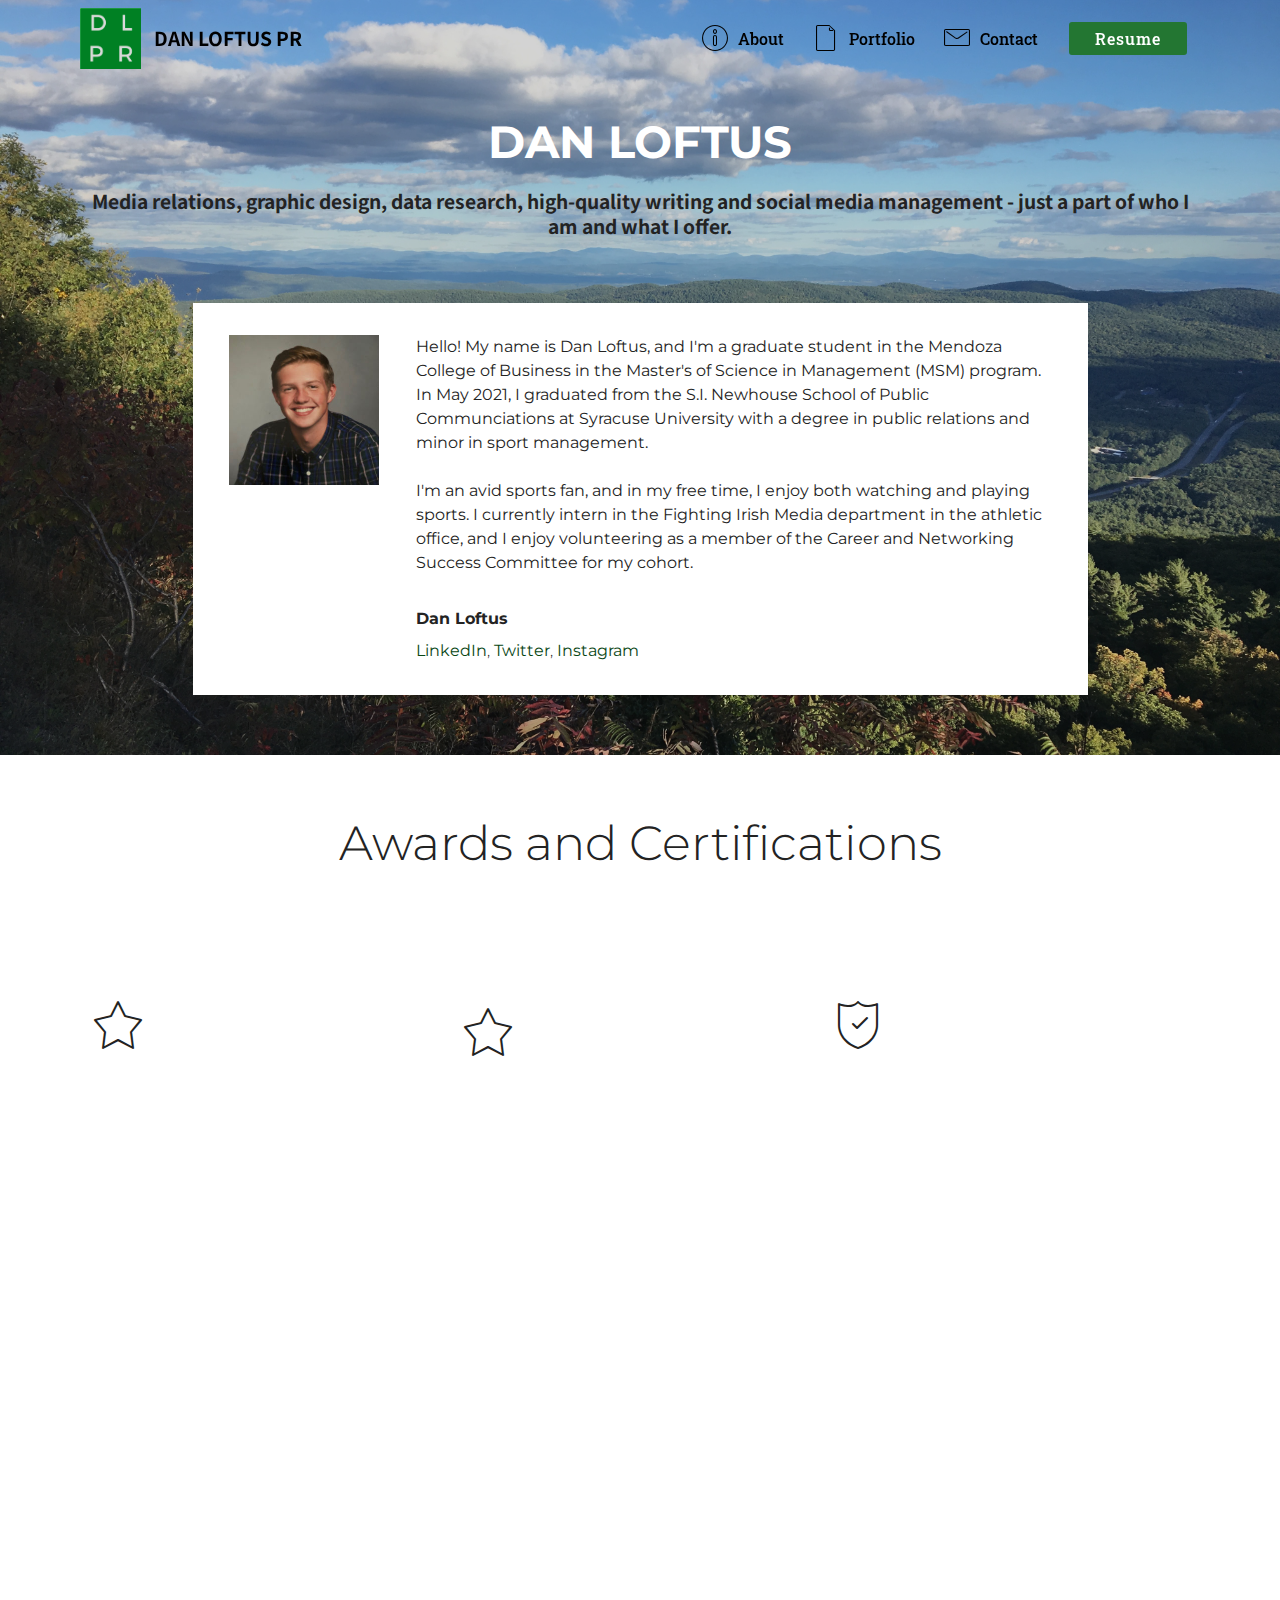
==== page1.html @ c2bf7491 "create github pages" ====
<!DOCTYPE html>
<html  >
<head>
  <!-- Site made with Mobirise Website Builder v4.12.3, https://mobirise.com -->
  <meta charset="UTF-8">
  <meta http-equiv="X-UA-Compatible" content="IE=edge">
  <meta name="generator" content="Mobirise v4.12.3, mobirise.com">
  <meta name="viewport" content="width=device-width, initial-scale=1, minimum-scale=1">
  <link rel="shortcut icon" href="assets/images/l-4-92x92.png" type="image/x-icon">
  <meta name="description" content="Website Builder Description">
  
  
  <title>About</title>
  <link rel="stylesheet" href="assets/web/assets/mobirise-icons/mobirise-icons.css">
  <link rel="stylesheet" href="assets/bootstrap/css/bootstrap.min.css">
  <link rel="stylesheet" href="assets/bootstrap/css/bootstrap-grid.min.css">
  <link rel="stylesheet" href="assets/bootstrap/css/bootstrap-reboot.min.css">
  <link rel="stylesheet" href="assets/socicon/css/styles.css">
  <link rel="stylesheet" href="assets/tether/tether.min.css">
  <link rel="stylesheet" href="assets/dropdown/css/style.css">
  <link rel="stylesheet" href="assets/animatecss/animate.min.css">
  <link rel="stylesheet" href="assets/theme/css/style.css">
  <link rel="preload" as="style" href="assets/mobirise/css/mbr-additional.css"><link rel="stylesheet" href="assets/mobirise/css/mbr-additional.css" type="text/css">
  
  
  
</head>
<body>
  <section class="testimonials4 cid-rGiyprFz37" id="testimonials4-19">

  

  <div class="mbr-overlay" style="opacity: 0.2; background-color: rgb(35, 35, 35);">
  </div>
  <div class="container">
    <h2 class="pb-3 mbr-fonts-style mbr-white align-center display-1"><strong>
        DAN LOFTUS</strong></h2>
    <h3 class="mbr-section-subtitle mbr-light pb-3 mbr-fonts-style mbr-white align-center display-5"><strong>Media relations, graphic design, data research, high-quality writing and social media management - just a part of who I am and what I offer.</strong></h3>
    <div class="col-md-10 testimonials-container"> 
      

      
    <div class="testimonials-item">
        <div class="user row">
          <div class="col-lg-3 col-md-4">
            <div class="user_image">
              <img src="assets/images/img-717-300x354.jpg" alt="" title="">
            </div>
          </div>
          <div class="testimonials-caption col-lg-9 col-md-8">
            <div class="user_text ">
              <p class="mbr-fonts-style  display-7">Hello! My name is Dan Loftus, and I'm a graduate student in the Mendoza College of Business in the Master's of Science in Management (MSM) program. In May 2021, I graduated from the S.I. Newhouse School of Public Communciations at Syracuse University with a degree in public relations and minor in sport management.&nbsp;<br><br>I'm an avid sports fan, and in my free time, I enjoy both watching and playing sports. I currently intern in the Fighting Irish Media department in the athletic office, and I enjoy volunteering as a member of the Career and Networking Success Committee for my cohort.&nbsp;</p>
            </div>
            <div class="user_name mbr-bold mbr-fonts-style align-left pt-3 display-7">Dan Loftus</div>
            <div class="user_desk mbr-light mbr-fonts-style align-left pt-2 display-7"><a href="https://www.linkedin.com/in/dl1/" target="_blank">LinkedIn</a>, <a href="https://twitter.com/DanLoftusPR" target="_blank">Twitter</a>, <a href="https://www.instagram.com/daniel.loftus/" target="_blank">Instagram</a></div>
          </div>
        </div>
      </div></div>
  </div>
</section>

<section class="engine"><a href="https://mobirise.info/d">free website maker</a></section><section class="menu cid-qTkzRZLJNu" once="menu" id="menu1-7">

    

    <nav class="navbar navbar-expand beta-menu navbar-dropdown align-items-center navbar-fixed-top navbar-toggleable-sm bg-color transparent">
        <button class="navbar-toggler navbar-toggler-right" type="button" data-toggle="collapse" data-target="#navbarSupportedContent" aria-controls="navbarSupportedContent" aria-expanded="false" aria-label="Toggle navigation">
            <div class="hamburger">
                <span></span>
                <span></span>
                <span></span>
                <span></span>
            </div>
        </button>
        <div class="menu-logo">
            <div class="navbar-brand">
                <span class="navbar-logo">
                    <a href="index.html">
                         <img src="assets/images/l-4-92x92.png" alt="Mobirise" title="" style="height: 3.8rem;">
                    </a>
                </span>
                <span class="navbar-caption-wrap"><a class="navbar-caption text-black display-5" href="index.html">
                        DAN LOFTUS PR</a></span>
            </div>
        </div>
        <div class="collapse navbar-collapse" id="navbarSupportedContent">
            <ul class="navbar-nav nav-dropdown" data-app-modern-menu="true"><li class="nav-item">
                    <a class="nav-link link text-black display-4" href="https://mobirise.com">
                        </a>
                </li>
                <li class="nav-item">
                    <a class="nav-link link text-black display-4" href="page1.html"><span class="mbri-info mbr-iconfont mbr-iconfont-btn"></span>
                        About &nbsp;</a>
                </li><li class="nav-item"><a class="nav-link link text-black display-4" href="page2.html"><span class="mbri-new-file mbr-iconfont mbr-iconfont-btn"></span>
                        Portfolio &nbsp;</a></li><li class="nav-item"><a class="nav-link link text-black display-4" href="page4.html"><span class="mbri-letter mbr-iconfont mbr-iconfont-btn"></span>Contact &nbsp;</a></li></ul>
            <div class="navbar-buttons mbr-section-btn"><a class="btn btn-sm btn-danger display-4" href="assets/files/Loftus_Daniel_Resume.pdf">
                    Resume</a></div>
        </div>
    </nav>
</section>

<section class="features14 cid-rGfJGjEMUj" id="features14-18">
    
    

    
    <div class="container align-center">
        <h2 class="mbr-section-title pb-3 mbr-fonts-style display-2">
            Awards and Certifications</h2>
        <h3 class="mbr-section-subtitle pb-5 mbr-fonts-style display-5">
            Recognition I have recieved for past work and performance.</h3>
        <div class="media-container-column">
            <div class="row justify-content-center">
                <div class="card p-4 col-12 col-md-6 col-lg-4">
                    <div class="media pb-3">
                        <div class="card-img align-self-center">
                            <span class="mbr-iconfont mbri-star"></span>
                        </div>
                        <div class="media-body">
                            <h4 class="card-title py-2 align-left mbr-fonts-style display-5"><a href="https://beta.prx.org/stories/259771" target="_blank" class="text-black">Outstanding Feature Award</a></h4>
                        </div>
                    </div>                
                    <div class="card-box align-left">
                        <p class="mbr-text mbr-fonts-style display-7">
                           Winner of the 'Outstanding Feature Award - College Radio Division) at the 53rd annual Excellence in Broadcasting Awards held by the New York State Broadcasters association (NYSBA).</p>
                    </div>
                </div>

                <div class="card p-4 col-12 col-md-6 col-lg-4">
                <div class="media pb-3">
                    <div class="card-img align-self-center">
                        <span class="mbr-iconfont mbri-star"></span>
                    </div>
                    <div class="media-body">
                        <h4 class="card-title py-2 align-left mbr-fonts-style display-5">
                                Kappa Tau Alpha Honors Society Inductee</h4>
                    </div>
                </div>
                    <div class="card-box align-left">
                        <p class="mbr-text mbr-fonts-style display-7">
                            Recognized and inducted into the Syracuse chapter of the Kappa Tau Alpha Journalism and Mass Communication Honors Society based on academic merit.</p>
                    </div>
                </div>

                <div class="card p-4 col-12 col-md-6 col-lg-4">
                <div class="media pb-3">
                    <div class="card-img align-self-center">
                        <span class="mbr-iconfont mbri-protect"></span>
                    </div>
                    <div class="media-body">
                        <h4 class="card-title py-2 align-left mbr-fonts-style display-5"><a href="assets/files/HUBSPOT CERTIFICATION - LOFTUS.pdf" class="text-black">Hubspot Certification</a></h4>
                    </div>
                </div>
                    <div class="card-box align-left">
                        <p class="mbr-text mbr-fonts-style display-7">
                           Certified to apply social media strategy by Hubspot Academy. Based on ability and understanding of social monitoring, content strategy, social engagement, creating social media policy, and social media ROI.</p>
                    </div>
                </div>

                
            </div>
            <div class="media-container-row image-row">
                <div class="mbr-figure" style="width: 60%;">
                    <img src="assets/images/img-20190417-134433400-1332x2368.jpeg" alt="Mobirise" title="">
                </div>
            </div>
        </div>
    </div>
</section>

<section class="step1 cid-rGjj1n8Rtd" id="step1-1c">

    

    
    
    <div class="container">
        <h2 class="mbr-section-title pb-3 mbr-fonts-style align-center display-2">
            SKILLS</h2>
        <h3 class="mbr-section-subtitle pb-5 mbr-fonts-style align-center display-5">
            How I do what I do</h3>
        <div class="step-container">
            <div class="card separline pb-4">
                <div class="step-element d-flex">
                    <div class="step-wrapper pr-3">
                        <h3 class="step d-flex align-items-center justify-content-center">
                            1
                        </h3>
                    </div>          
                    <div class="step-text-content">
                        <h4 class="mbr-step-title pb-3 mbr-fonts-style display-5">RESEARCH</h4>
                        <p class="mbr-step-text mbr-fonts-style display-7">Experience with MLA, APA and Chicago writing formats, has conducted focus groups, surveys and social listening activities in order to solve a local Syracuse breweries business problems relating to brand identity and awareness.</p>
                    </div>
                </div>
            </div>

            <div class="card separline pb-4">
                <div class="step-element d-flex">
                    <div class="step-wrapper pr-3">
                        <h3 class="step d-flex align-items-center justify-content-center">
                            2
                        </h3>
                    </div>          
                    <div class="step-text-content">
                        <h4 class="mbr-step-title pb-3 mbr-fonts-style display-5">SOCIAL</h4>
                        <p class="mbr-step-text mbr-fonts-style display-7">Social media certified by Hubspot, ability and experience with Snapchat, Instagram, LinkedIn and Twitter, experience in making an editorial calendar which features a social media plan coordinated with a blog.&nbsp;</p>
                    </div>
                </div>
            </div>

            <div class="card separline pb-4">
                <div class="step-element d-flex">
                    <div class="step-wrapper pr-3">
                        <h3 class="step d-flex align-items-center justify-content-center">
                            3
                        </h3>
                    </div>          
                    <div class="step-text-content">
                        <h4 class="mbr-step-title pb-3 mbr-fonts-style display-5">WRITING</h4>
                        <p class="mbr-step-text mbr-fonts-style display-7">Deeply exprienced with AP Writing Style, experienced writer in press releases, media advisories, media guides, game notes and programs.&nbsp;</p>
                    </div>
                </div>
            </div>

            <div class="card">
                <div class="step-element d-flex">
                    <div class="step-wrapper pr-3">
                        <h3 class="step d-flex align-items-center justify-content-center">
                            4
                        </h3>
                    </div>          
                    <div class="step-text-content">
                        <h4 class="mbr-step-title pb-3 mbr-fonts-style display-5">
                            DESIGN</h4>
                        <p class="mbr-step-text mbr-fonts-style display-7">Proficient with Adobe Premiere Pro, Photoshop and InDesign and Microsoft Office, experience creating design spreads spanning from posters, logos, social media graphics and magazine spreads.&nbsp;</p>
                    </div>
                </div>
            </div>
            
            
            
            
            
            
            
            
            
            
        </div>
    </div>
</section>

<section class="cid-rGiysyfIqT mbr-reveal" id="footer1-1a">

    

    

    <div class="container">
        <div class="media-container-row content text-white">
            <div class="col-12 col-md-3">
                <div class="media-wrap">
                    <a href="index.html">
                        <img src="assets/images/l-3-166x166.png" alt="Mobirise" title="">
                    </a>
                </div>
            </div>
            <div class="col-12 col-md-3 mbr-fonts-style display-7">
                <h5 class="pb-3">Syracuse University</h5>
                <p class="mbr-text">S.I. Newhouse School of <br>Public Communications '21<br>Public Relations <br>Sport Management&nbsp;</p>
            </div>
            <div class="col-12 col-md-3 mbr-fonts-style display-7">
                <h5 class="pb-3">
                    Contacts
                </h5>
                <p class="mbr-text">
                    Email: dploftus@syr.edu&nbsp;<br>Phone: (570) 561-4304 &nbsp; &nbsp; &nbsp; &nbsp; &nbsp; &nbsp; &nbsp; &nbsp; &nbsp; &nbsp;<br><br></p>
            </div>
            <div class="col-12 col-md-3 mbr-fonts-style display-7">
                <h5 class="pb-3">Additional Links</h5>
                <p class="mbr-text"><em><strong><a href="page1.html">About</a><br><a href="page2.html">Portfolio</a><br><a href="page3.html">Blog</a><br><a href="assets/files/Daniel Loftus.pdf">Resume</a></strong></em></p>
            </div>
        </div>
        <div class="footer-lower">
            <div class="media-container-row">
                <div class="col-sm-12">
                    <hr>
                </div>
            </div>
            <div class="media-container-row mbr-white">
                <div class="col-sm-6 copyright">
                    <p class="mbr-text mbr-fonts-style display-7">Dan Loftus - Public Relations Professional</p>
                </div>
                <div class="col-md-6">
                    <div class="social-list align-right">
                        <div class="soc-item">
                            <a href="https://twitter.com/DanLoftusPR" target="_blank">
                                <span class="mbr-iconfont mbr-iconfont-social socicon-twitter socicon" style="color: rgb(81, 228, 247); fill: rgb(81, 228, 247); font-size: 40px;"></span>
                            </a>
                        </div>
                        <div class="soc-item">
                            <a href="https://www.facebook.com/pages/Mobirise/1616226671953247" target="_blank">
                                <span class="mbr-iconfont mbr-iconfont-social socicon-instagram socicon" style="color: rgb(255, 51, 102); fill: rgb(255, 51, 102); font-size: 40px;"></span>
                            </a>
                        </div>
                        <div class="soc-item">
                            <a href="https://www.youtube.com/c/mobirise" target="_blank">
                                <span class="mbr-iconfont mbr-iconfont-social socicon-linkedin socicon" style="color: rgb(15, 118, 153); fill: rgb(15, 118, 153); font-size: 40px;"></span>
                            </a>
                        </div>
                        
                        
                        
                    </div>
                </div>
            </div>
        </div>
    </div>
</section>


  <script src="assets/web/assets/jquery/jquery.min.js"></script>
  <script src="assets/popper/popper.min.js"></script>
  <script src="assets/bootstrap/js/bootstrap.min.js"></script>
  <script src="assets/smoothscroll/smooth-scroll.js"></script>
  <script src="assets/tether/tether.min.js"></script>
  <script src="assets/viewportchecker/jquery.viewportchecker.js"></script>
  <script src="assets/dropdown/js/nav-dropdown.js"></script>
  <script src="assets/dropdown/js/navbar-dropdown.js"></script>
  <script src="assets/touchswipe/jquery.touch-swipe.min.js"></script>
  <script src="assets/theme/js/script.js"></script>
  
  
  <input name="animation" type="hidden">
  </body>
</html>
---- assets/web/assets/mobirise-icons/mobirise-icons.css ----
@font-face {
  font-family: 'MobiriseIcons';
  src:  url('mobirise-icons.eot?spat4u');
  src:  url('mobirise-icons.eot?spat4u#iefix') format('embedded-opentype'),
    url('mobirise-icons.ttf?spat4u') format('truetype'),
    url('mobirise-icons.woff?spat4u') format('woff'),
    url('mobirise-icons.svg?spat4u#MobiriseIcons') format('svg');
  font-weight: normal;
  font-style: normal;
  font-display: swap;
}

[class^="mbri-"], [class*=" mbri-"] {
  /* use !important to prevent issues with browser extensions that change fonts */
  font-family: MobiriseIcons !important;
  speak: none;
  font-style: normal;
  font-weight: normal;
  font-variant: normal;
  text-transform: none;
  line-height: 1;

  /* Better Font Rendering =========== */
  -webkit-font-smoothing: antialiased;
  -moz-osx-font-smoothing: grayscale;
}

.mbri-add-submenu:before {
  content: "\e900";
}
.mbri-alert:before {
  content: "\e901";
}
.mbri-align-center:before {
  content: "\e902";
}
.mbri-align-justify:before {
  content: "\e903";
}
.mbri-align-left:before {
  content: "\e904";
}
.mbri-align-right:before {
  content: "\e905";
}
.mbri-android:before {
  content: "\e906";
}
.mbri-apple:before {
  content: "\e907";
}
.mbri-arrow-down:before {
  content: "\e908";
}
.mbri-arrow-next:before {
  content: "\e909";
}
.mbri-arrow-prev:before {
  content: "\e90a";
}
.mbri-arrow-up:before {
  content: "\e90b";
}
.mbri-bold:before {
  content: "\e90c";
}
.mbri-bookmark:before {
  content: "\e90d";
}
.mbri-bootstrap:before {
  content: "\e90e";
}
.mbri-briefcase:before {
  content: "\e90f";
}
.mbri-browse:before {
  content: "\e910";
}
.mbri-bulleted-list:before {
  content: "\e911";
}
.mbri-calendar:before {
  content: "\e912";
}
.mbri-camera:before {
  content: "\e913";
}
.mbri-cart-add:before {
  content: "\e914";
}
.mbri-cart-full:before {
  content: "\e915";
}
.mbri-cash:before {
  content: "\e916";
}
.mbri-change-style:before {
  content: "\e917";
}
.mbri-chat:before {
  content: "\e918";
}
.mbri-clock:before {
  content: "\e919";
}
.mbri-close:before {
  content: "\e91a";
}
.mbri-cloud:before {
  content: "\e91b";
}
.mbri-code:before {
  content: "\e91c";
}
.mbri-contact-form:before {
  content: "\e91d";
}
.mbri-credit-card:before {
  content: "\e91e";
}
.mbri-cursor-click:before {
  content: "\e91f";
}
.mbri-cust-feedback:before {
  content: "\e920";
}
.mbri-database:before {
  content: "\e921";
}
.mbri-delivery:before {
  content: "\e922";
}
.mbri-desktop:before {
  content: "\e923";
}
.mbri-devices:before {
  content: "\e924";
}
.mbri-down:before {
  content: "\e925";
}
.mbri-download:before {
  content: "\e989";
}
.mbri-drag-n-drop:before {
  content: "\e927";
}
.mbri-drag-n-drop2:before {
  content: "\e928";
}
.mbri-edit:before {
  content: "\e929";
}
.mbri-edit2:before {
  content: "\e92a";
}
.mbri-error:before {
  content: "\e92b";
}
.mbri-extension:before {
  content: "\e92c";
}
.mbri-features:before {
  content: "\e92d";
}
.mbri-file:before {
  content: "\e92e";
}
.mbri-flag:before {
  content: "\e92f";
}
.mbri-folder:before {
  content: "\e930";
}
.mbri-gift:before {
  content: "\e931";
}
.mbri-github:before {
  content: "\e932";
}
.mbri-globe:before {
  content: "\e933";
}
.mbri-globe-2:before {
  content: "\e934";
}
.mbri-growing-chart:before {
  content: "\e935";
}
.mbri-hearth:before {
  content: "\e936";
}
.mbri-help:before {
  content: "\e937";
}
.mbri-home:before {
  content: "\e938";
}
.mbri-hot-cup:before {
  content: "\e939";
}
.mbri-idea:before {
  content: "\e93a";
}
.mbri-image-gallery:before {
  content: "\e93b";
}
.mbri-image-slider:before {
  content: "\e93c";
}
.mbri-info:before {
  content: "\e93d";
}
.mbri-italic:before {
  content: "\e93e";
}
.mbri-key:before {
  content: "\e93f";
}
.mbri-laptop:before {
  content: "\e940";
}
.mbri-layers:before {
  content: "\e941";
}
.mbri-left-right:before {
  content: "\e942";
}
.mbri-left:before {
  content: "\e943";
}
.mbri-letter:before {
  content: "\e944";
}
.mbri-like:before {
  content: "\e945";
}
.mbri-link:before {
  content: "\e946";
}
.mbri-lock:before {
  content: "\e947";
}
.mbri-login:before {
  content: "\e948";
}
.mbri-logout:before {
  content: "\e949";
}
.mbri-magic-stick:before {
  content: "\e94a";
}
.mbri-map-pin:before {
  content: "\e94b";
}
.mbri-menu:before {
  content: "\e94c";
}
.mbri-mobile:before {
  content: "\e94d";
}
.mbri-mobile2:before {
  content: "\e94e";
}
.mbri-mobirise:before {
  content: "\e94f";
}
.mbri-more-horizontal:before {
  content: "\e950";
}
.mbri-more-vertical:before {
  content: "\e951";
}
.mbri-music:before {
  content: "\e952";
}
.mbri-new-file:before {
  content: "\e953";
}
.mbri-numbered-list:before {
  content: "\e954";
}
.mbri-opened-folder:before {
  content: "\e955";
}
.mbri-pages:before {
  content: "\e956";
}
.mbri-paper-plane:before {
  content: "\e957";
}
.mbri-paperclip:before {
  content: "\e958";
}
.mbri-photo:before {
  content: "\e959";
}
.mbri-photos:before {
  content: "\e95a";
}
.mbri-pin:before {
  content: "\e95b";
}
.mbri-play:before {
  content: "\e95c";
}
.mbri-plus:before {
  content: "\e95d";
}
.mbri-preview:before {
  content: "\e95e";
}
.mbri-print:before {
  content: "\e95f";
}
.mbri-protect:before {
  content: "\e960";
}
.mbri-question:before {
  content: "\e961";
}
.mbri-quote-left:before {
  content: "\e962";
}
.mbri-quote-right:before {
  content: "\e963";
}
.mbri-refresh:before {
  content: "\e964";
}
.mbri-responsive:before {
  content: "\e965";
}
.mbri-right:before {
  content: "\e966";
}
.mbri-rocket:before {
  content: "\e967";
}
.mbri-sad-face:before {
  content: "\e968";
}
.mbri-sale:before {
  content: "\e969";
}
.mbri-save:before {
  content: "\e96a";
}
.mbri-search:before {
  content: "\e96b";
}
.mbri-setting:before {
  content: "\e96c";
}
.mbri-setting2:before {
  content: "\e96d";
}
.mbri-setting3:before {
  content: "\e96e";
}
.mbri-share:before {
  content: "\e96f";
}
.mbri-shopping-bag:before {
  content: "\e970";
}
.mbri-shopping-basket:before {
  content: "\e971";
}
.mbri-shopping-cart:before {
  content: "\e972";
}
.mbri-sites:before {
  content: "\e973";
}
.mbri-smile-face:before {
  content: "\e974";
}
.mbri-speed:before {
  content: "\e975";
}
.mbri-star:before {
  content: "\e976";
}
.mbri-success:before {
  content: "\e977";
}
.mbri-sun:before {
  content: "\e978";
}
.mbri-sun2:before {
  content: "\e979";
}
.mbri-tablet:before {
  content: "\e97a";
}
.mbri-tablet-vertical:before {
  content: "\e97b";
}
.mbri-target:before {
  content: "\e97c";
}
.mbri-timer:before {
  content: "\e97d";
}
.mbri-to-ftp:before {
  content: "\e97e";
}
.mbri-to-local-drive:before {
  content: "\e97f";
}
.mbri-touch-swipe:before {
  content: "\e980";
}
.mbri-touch:before {
  content: "\e981";
}
.mbri-trash:before {
  content: "\e982";
}
.mbri-underline:before {
  content: "\e983";
}
.mbri-unlink:before {
  content: "\e984";
}
.mbri-unlock:before {
  content: "\e985";
}
.mbri-up-down:before {
  content: "\e986";
}
.mbri-up:before {
  content: "\e987";
}
.mbri-update:before {
  content: "\e988";
}
.mbri-upload:before {
 content: "\e926"; 
}
.mbri-user:before {
  content: "\e98a";
}
.mbri-user2:before {
  content: "\e98b";
}
.mbri-users:before {
  content: "\e98c";
}
.mbri-video:before {
  content: "\e98d";
}
.mbri-video-play:before {
  content: "\e98e";
}
.mbri-watch:before {
  content: "\e98f";
}
.mbri-website-theme:before {
  content: "\e990";
}
.mbri-wifi:before {
  content: "\e991";
}
.mbri-windows:before {
  content: "\e992";
}
.mbri-zoom-out:before {
  content: "\e993";
}
.mbri-redo:before {
  content: "\e994";
}
.mbri-undo:before {
  content: "\e995";
}
---- assets/socicon/css/styles.css ----
@charset "UTF-8";

@font-face {
  font-family: 'Socicon';
  src:  url('../fonts/socicon.eot');
  src:  url('../fonts/socicon.eot?#iefix') format('embedded-opentype'),
    url('../fonts/socicon.woff2') format('woff2'),
    url('../fonts/socicon.ttf') format('truetype'),
    url('../fonts/socicon.woff') format('woff'),
    url('../fonts/socicon.svg#socicon') format('svg');
  font-weight: normal;
  font-style: normal;
}

[data-icon]:before {
  font-family: "socicon" !important;
  content: attr(data-icon);
  font-style: normal !important;
  font-weight: normal !important;
  font-variant: normal !important;
  text-transform: none !important;
  speak: none;
  line-height: 1;
  -webkit-font-smoothing: antialiased;
  -moz-osx-font-smoothing: grayscale;
}

[class^="socicon-"], [class*=" socicon-"] {
  /* use !important to prevent issues with browser extensions that change fonts */
  font-family: 'Socicon' !important;
  speak: none;
  font-style: normal;
  font-weight: normal;
  font-variant: normal;
  text-transform: none;
  line-height: 1;

  /* Better Font Rendering =========== */
  -webkit-font-smoothing: antialiased;
  -moz-osx-font-smoothing: grayscale;
}

.socicon-eitaa:before {
  content: "\e97c";
}
.socicon-soroush:before {
  content: "\e97d";
}
.socicon-bale:before {
  content: "\e97e";
}
.socicon-zazzle:before {
  content: "\e97b";
}
.socicon-society6:before {
  content: "\e97a";
}
.socicon-redbubble:before {
  content: "\e979";
}
.socicon-avvo:before {
  content: "\e978";
}
.socicon-stitcher:before {
  content: "\e977";
}
.socicon-googlehangouts:before {
  content: "\e974";
}
.socicon-dlive:before {
  content: "\e975";
}
.socicon-vsco:before {
  content: "\e976";
}
.socicon-flipboard:before {
  content: "\e973";
}
.socicon-ubuntu:before {
  content: "\e958";
}
.socicon-artstation:before {
  content: "\e959";
}
.socicon-invision:before {
  content: "\e95a";
}
.socicon-torial:before {
  content: "\e95b";
}
.socicon-collectorz:before {
  content: "\e95c";
}
.socicon-seenthis:before {
  content: "\e95d";
}
.socicon-googleplaymusic:before {
  content: "\e95e";
}
.socicon-debian:before {
  content: "\e95f";
}
.socicon-filmfreeway:before {
  content: "\e960";
}
.socicon-gnome:before {
  content: "\e961";
}
.socicon-itchio:before {
  content: "\e962";
}
.socicon-jamendo:before {
  content: "\e963";
}
.socicon-mix:before {
  content: "\e964";
}
.socicon-sharepoint:before {
  content: "\e965";
}
.socicon-tinder:before {
  content: "\e966";
}
.socicon-windguru:before {
  content: "\e967";
}
.socicon-cdbaby:before {
  content: "\e968";
}
.socicon-elementaryos:before {
  content: "\e969";
}
.socicon-stage32:before {
  content: "\e96a";
}
.socicon-tiktok:before {
  content: "\e96b";
}
.socicon-gitter:before {
  content: "\e96c";
}
.socicon-letterboxd:before {
  content: "\e96d";
}
.socicon-threema:before {
  content: "\e96e";
}
.socicon-splice:before {
  content: "\e96f";
}
.socicon-metapop:before {
  content: "\e970";
}
.socicon-naver:before {
  content: "\e971";
}
.socicon-remote:before {
  content: "\e972";
}
.socicon-internet:before {
  content: "\e957";
}
.socicon-moddb:before {
  content: "\e94b";
}
.socicon-indiedb:before {
  content: "\e94c";
}
.socicon-traxsource:before {
  content: "\e94d";
}
.socicon-gamefor:before {
  content: "\e94e";
}
.socicon-pixiv:before {
  content: "\e94f";
}
.socicon-myanimelist:before {
  content: "\e950";
}
.socicon-blackberry:before {
  content: "\e951";
}
.socicon-wickr:before {
  content: "\e952";
}
.socicon-spip:before {
  content: "\e953";
}
.socicon-napster:before {
  content: "\e954";
}
.socicon-beatport:before {
  content: "\e955";
}
.socicon-hackerone:before {
  content: "\e956";
}
.socicon-hackernews:before {
  content: "\e946";
}
.socicon-smashwords:before {
  content: "\e947";
}
.socicon-kobo:before {
  content: "\e948";
}
.socicon-bookbub:before {
  content: "\e949";
}
.socicon-mailru:before {
  content: "\e94a";
}
.socicon-gitlab:before {
  content: "\e945";
}
.socicon-instructables:before {
  content: "\e944";
}
.socicon-portfolio:before {
  content: "\e943";
}
.socicon-codered:before {
  content: "\e940";
}
.socicon-origin:before {
  content: "\e941";
}
.socicon-nextdoor:before {
  content: "\e942";
}
.socicon-udemy:before {
  content: "\e93f";
}
.socicon-livemaster:before {
  content: "\e93e";
}
.socicon-crunchbase:before {
  content: "\e93b";
}
.socicon-homefy:before {
  content: "\e93c";
}
.socicon-calendly:before {
  content: "\e93d";
}
.socicon-realtor:before {
  content: "\e90f";
}
.socicon-tidal:before {
  content: "\e910";
}
.socicon-qobuz:before {
  content: "\e911";
}
.socicon-natgeo:before {
  content: "\e912";
}
.socicon-mastodon:before {
  content: "\e913";
}
.socicon-unsplash:before {
  content: "\e914";
}
.socicon-homeadvisor:before {
  content: "\e915";
}
.socicon-angieslist:before {
  content: "\e916";
}
.socicon-codepen:before {
  content: "\e917";
}
.socicon-slack:before {
  content: "\e918";
}
.socicon-openaigym:before {
  content: "\e919";
}
.socicon-logmein:before {
  content: "\e91a";
}
.socicon-fiverr:before {
  content: "\e91b";
}
.socicon-gotomeeting:before {
  content: "\e91c";
}
.socicon-aliexpress:before {
  content: "\e91d";
}
.socicon-guru:before {
  content: "\e91e";
}
.socicon-appstore:before {
  content: "\e91f";
}
.socicon-homes:before {
  content: "\e920";
}
.socicon-zoom:before {
  content: "\e921";
}
.socicon-alibaba:before {
  content: "\e922";
}
.socicon-craigslist:before {
  content: "\e923";
}
.socicon-wix:before {
  content: "\e924";
}
.socicon-redfin:before {
  content: "\e925";
}
.socicon-googlecalendar:before {
  content: "\e926";
}
.socicon-shopify:before {
  content: "\e927";
}
.socicon-freelancer:before {
  content: "\e928";
}
.socicon-seedrs:before {
  content: "\e929";
}
.socicon-bing:before {
  content: "\e92a";
}
.socicon-doodle:before {
  content: "\e92b";
}
.socicon-bonanza:before {
  content: "\e92c";
}
.socicon-squarespace:before {
  content: "\e92d";
}
.socicon-toptal:before {
  content: "\e92e";
}
.socicon-gust:before {
  content: "\e92f";
}
.socicon-ask:before {
  content: "\e930";
}
.socicon-trulia:before {
  content: "\e931";
}
.socicon-loomly:before {
  content: "\e932";
}
.socicon-ghost:before {
  content: "\e933";
}
.socicon-upwork:before {
  content: "\e934";
}
.socicon-fundable:before {
  content: "\e935";
}
.socicon-booking:before {
  content: "\e936";
}
.socicon-googlemaps:before {
  content: "\e937";
}
.socicon-zillow:before {
  content: "\e938";
}
.socicon-niconico:before {
  content: "\e939";
}
.socicon-toneden:before {
  content: "\e93a";
}
.socicon-augment:before {
  content: "\e908";
}
.socicon-bitbucket:before {
  content: "\e909";
}
.socicon-fyuse:before {
  content: "\e90a";
}
.socicon-yt-gaming:before {
  content: "\e90b";
}
.socicon-sketchfab:before {
  content: "\e90c";
}
.socicon-mobcrush:before {
  content: "\e90d";
}
.socicon-microsoft:before {
  content: "\e90e";
}
.socicon-pandora:before {
  content: "\e907";
}
.socicon-messenger:before {
  content: "\e906";
}
.socicon-gamewisp:before {
  content: "\e905";
}
.socicon-bloglovin:before {
  content: "\e904";
}
.socicon-tunein:before {
  content: "\e903";
}
.socicon-gamejolt:before {
  content: "\e901";
}
.socicon-trello:before {
  content: "\e902";
}
.socicon-spreadshirt:before {
  content: "\e900";
}
.socicon-500px:before {
  content: "\e000";
}
.socicon-8tracks:before {
  content: "\e001";
}
.socicon-airbnb:before {
  content: "\e002";
}
.socicon-alliance:before {
  content: "\e003";
}
.socicon-amazon:before {
  content: "\e004";
}
.socicon-amplement:before {
  content: "\e005";
}
.socicon-android:before {
  content: "\e006";
}
.socicon-angellist:before {
  content: "\e007";
}
.socicon-apple:before {
  content: "\e008";
}
.socicon-appnet:before {
  content: "\e009";
}
.socicon-baidu:before {
  content: "\e00a";
}
.socicon-bandcamp:before {
  content: "\e00b";
}
.socicon-battlenet:before {
  content: "\e00c";
}
.socicon-mixer:before {
  content: "\e00d";
}
.socicon-bebee:before {
  content: "\e00e";
}
.socicon-bebo:before {
  content: "\e00f";
}
.socicon-behance:before {
  content: "\e010";
}
.socicon-blizzard:before {
  content: "\e011";
}
.socicon-blogger:before {
  content: "\e012";
}
.socicon-buffer:before {
  content: "\e013";
}
.socicon-chrome:before {
  content: "\e014";
}
.socicon-coderwall:before {
  content: "\e015";
}
.socicon-curse:before {
  content: "\e016";
}
.socicon-dailymotion:before {
  content: "\e017";
}
.socicon-deezer:before {
  content: "\e018";
}
.socicon-delicious:before {
  content: "\e019";
}
.socicon-deviantart:before {
  content: "\e01a";
}
.socicon-diablo:before {
  content: "\e01b";
}
.socicon-digg:before {
  content: "\e01c";
}
.socicon-discord:before {
  content: "\e01d";
}
.socicon-disqus:before {
  content: "\e01e";
}
.socicon-douban:before {
  content: "\e01f";
}
.socicon-draugiem:before {
  content: "\e020";
}
.socicon-dribbble:before {
  content: "\e021";
}
.socicon-drupal:before {
  content: "\e022";
}
.socicon-ebay:before {
  content: "\e023";
}
.socicon-ello:before {
  content: "\e024";
}
.socicon-endomodo:before {
  content: "\e025";
}
.socicon-envato:before {
  content: "\e026";
}
.socicon-etsy:before {
  content: "\e027";
}
.socicon-facebook:before {
  content: "\e028";
}
.socicon-feedburner:before {
  content: "\e029";
}
.socicon-filmweb:before {
  content: "\e02a";
}
.socicon-firefox:before {
  content: "\e02b";
}
.socicon-flattr:before {
  content: "\e02c";
}
.socicon-flickr:before {
  content: "\e02d";
}
.socicon-formulr:before {
  content: "\e02e";
}
.socicon-forrst:before {
  content: "\e02f";
}
.socicon-foursquare:before {
  content: "\e030";
}
.socicon-friendfeed:before {
  content: "\e031";
}
.socicon-github:before {
  content: "\e032";
}
.socicon-goodreads:before {
  content: "\e033";
}
.socicon-google:before {
  content: "\e034";
}
.socicon-googlescholar:before {
  content: "\e035";
}
.socicon-googlegroups:before {
  content: "\e036";
}
.socicon-googlephotos:before {
  content: "\e037";
}
.socicon-googleplus:before {
  content: "\e038";
}
.socicon-grooveshark:before {
  content: "\e039";
}
.socicon-hackerrank:before {
  content: "\e03a";
}
.socicon-hearthstone:before {
  content: "\e03b";
}
.socicon-hellocoton:before {
  content: "\e03c";
}
.socicon-heroes:before {
  content: "\e03d";
}
.socicon-smashcast:before {
  content: "\e03e";
}
.socicon-horde:before {
  content: "\e03f";
}
.socicon-houzz:before {
  content: "\e040";
}
.socicon-icq:before {
  content: "\e041";
}
.socicon-identica:before {
  content: "\e042";
}
.socicon-imdb:before {
  content: "\e043";
}
.socicon-instagram:before {
  content: "\e044";
}
.socicon-issuu:before {
  content: "\e045";
}
.socicon-istock:before {
  content: "\e046";
}
.socicon-itunes:before {
  content: "\e047";
}
.socicon-keybase:before {
  content: "\e048";
}
.socicon-lanyrd:before {
  content: "\e049";
}
.socicon-lastfm:before {
  content: "\e04a";
}
.socicon-line:before {
  content: "\e04b";
}
.socicon-linkedin:before {
  content: "\e04c";
}
.socicon-livejournal:before {
  content: "\e04d";
}
.socicon-lyft:before {
  content: "\e04e";
}
.socicon-macos:before {
  content: "\e04f";
}
.socicon-mail:before {
  content: "\e050";
}
.socicon-medium:before {
  content: "\e051";
}
.socicon-meetup:before {
  content: "\e052";
}
.socicon-mixcloud:before {
  content: "\e053";
}
.socicon-modelmayhem:before {
  content: "\e054";
}
.socicon-mumble:before {
  content: "\e055";
}
.socicon-myspace:before {
  content: "\e056";
}
.socicon-newsvine:before {
  content: "\e057";
}
.socicon-nintendo:before {
  content: "\e058";
}
.socicon-npm:before {
  content: "\e059";
}
.socicon-odnoklassniki:before {
  content: "\e05a";
}
.socicon-openid:before {
  content: "\e05b";
}
.socicon-opera:before {
  content: "\e05c";
}
.socicon-outlook:before {
  content: "\e05d";
}
.socicon-overwatch:before {
  content: "\e05e";
}
.socicon-patreon:before {
  content: "\e05f";
}
.socicon-paypal:before {
  content: "\e060";
}
.socicon-periscope:before {
  content: "\e061";
}
.socicon-persona:before {
  content: "\e062";
}
.socicon-pinterest:before {
  content: "\e063";
}
.socicon-play:before {
  content: "\e064";
}
.socicon-player:before {
  content: "\e065";
}
.socicon-playstation:before {
  content: "\e066";
}
.socicon-pocket:before {
  content: "\e067";
}
.socicon-qq:before {
  content: "\e068";
}
.socicon-quora:before {
  content: "\e069";
}
.socicon-raidcall:before {
  content: "\e06a";
}
.socicon-ravelry:before {
  content: "\e06b";
}
.socicon-reddit:before {
  content: "\e06c";
}
.socicon-renren:before {
  content: "\e06d";
}
.socicon-researchgate:before {
  content: "\e06e";
}
.socicon-residentadvisor:before {
  content: "\e06f";
}
.socicon-reverbnation:before {
  content: "\e070";
}
.socicon-rss:before {
  content: "\e071";
}
.socicon-sharethis:before {
  content: "\e072";
}
.socicon-skype:before {
  content: "\e073";
}
.socicon-slideshare:before {
  content: "\e074";
}
.socicon-smugmug:before {
  content: "\e075";
}
.socicon-snapchat:before {
  content: "\e076";
}
.socicon-songkick:before {
  content: "\e077";
}
.socicon-soundcloud:before {
  content: "\e078";
}
.socicon-spotify:before {
  content: "\e079";
}
.socicon-stackexchange:before {
  content: "\e07a";
}
.socicon-stackoverflow:before {
  content: "\e07b";
}
.socicon-starcraft:before {
  content: "\e07c";
}
.socicon-stayfriends:before {
  content: "\e07d";
}
.socicon-steam:before {
  content: "\e07e";
}
.socicon-storehouse:before {
  content: "\e07f";
}
.socicon-strava:before {
  content: "\e080";
}
.socicon-streamjar:before {
  content: "\e081";
}
.socicon-stumbleupon:before {
  content: "\e082";
}
.socicon-swarm:before {
  content: "\e083";
}
.socicon-teamspeak:before {
  content: "\e084";
}
.socicon-teamviewer:before {
  content: "\e085";
}
.socicon-technorati:before {
  content: "\e086";
}
.socicon-telegram:before {
  content: "\e087";
}
.socicon-tripadvisor:before {
  content: "\e088";
}
.socicon-tripit:before {
  content: "\e089";
}
.socicon-triplej:before {
  content: "\e08a";
}
.socicon-tumblr:before {
  content: "\e08b";
}
.socicon-twitch:before {
  content: "\e08c";
}
.socicon-twitter:before {
  content: "\e08d";
}
.socicon-uber:before {
  content: "\e08e";
}
.socicon-ventrilo:before {
  content: "\e08f";
}
.socicon-viadeo:before {
  content: "\e090";
}
.socicon-viber:before {
  content: "\e091";
}
.socicon-viewbug:before {
  content: "\e092";
}
.socicon-vimeo:before {
  content: "\e093";
}
.socicon-vine:before {
  content: "\e094";
}
.socicon-vkontakte:before {
  content: "\e095";
}
.socicon-warcraft:before {
  content: "\e096";
}
.socicon-wechat:before {
  content: "\e097";
}
.socicon-weibo:before {
  content: "\e098";
}
.socicon-whatsapp:before {
  content: "\e099";
}
.socicon-wikipedia:before {
  content: "\e09a";
}
.socicon-windows:before {
  content: "\e09b";
}
.socicon-wordpress:before {
  content: "\e09c";
}
.socicon-wykop:before {
  content: "\e09d";
}
.socicon-xbox:before {
  content: "\e09e";
}
.socicon-xing:before {
  content: "\e09f";
}
.socicon-yahoo:before {
  content: "\e0a0";
}
.socicon-yammer:before {
  content: "\e0a1";
}
.socicon-yandex:before {
  content: "\e0a2";
}
.socicon-yelp:before {
  content: "\e0a3";
}
.socicon-younow:before {
  content: "\e0a4";
}
.socicon-youtube:before {
  content: "\e0a5";
}
.socicon-zapier:before {
  content: "\e0a6";
}
.socicon-zerply:before {
  content: "\e0a7";
}
.socicon-zomato:before {
  content: "\e0a8";
}
.socicon-zynga:before {
  content: "\e0a9";
}
---- assets/dropdown/css/style.css ----
.navbar-dropdown {
  left: 0;
  padding: 0;
  position: absolute;
  right: 0;
  top: 0;
  transition: all 0.45s ease;
  z-index: 1030;
  background: #282828; }
  .navbar-dropdown .navbar-logo {
    margin-right: 0.8rem;
    transition: margin 0.3s ease-in-out;
    vertical-align: middle; }
    .navbar-dropdown .navbar-logo img {
      height: 3.125rem;
      transition: all 0.3s ease-in-out; }
    .navbar-dropdown .navbar-logo.mbr-iconfont {
      font-size: 3.125rem;
      line-height: 3.125rem; }
  .navbar-dropdown .navbar-caption {
    font-weight: 700;
    white-space: normal;
    vertical-align: -4px;
    line-height: 3.125rem !important; }
    .navbar-dropdown .navbar-caption, .navbar-dropdown .navbar-caption:hover {
      color: inherit;
      text-decoration: none; }
  .navbar-dropdown .mbr-iconfont + .navbar-caption {
    vertical-align: -1px; }
  .navbar-dropdown.navbar-fixed-top {
    position: fixed; }
  .navbar-dropdown .navbar-brand span {
    vertical-align: -4px; }
  .navbar-dropdown.bg-color.transparent {
    background: none; }
  .navbar-dropdown.navbar-short .navbar-brand {
    padding: 0.625rem 0; }
    .navbar-dropdown.navbar-short .navbar-brand span {
      vertical-align: -1px; }
  .navbar-dropdown.navbar-short .navbar-caption {
    line-height: 2.375rem !important;
    vertical-align: -2px; }
  .navbar-dropdown.navbar-short .navbar-logo {
    margin-right: 0.5rem; }
    .navbar-dropdown.navbar-short .navbar-logo img {
      height: 2.375rem; }
    .navbar-dropdown.navbar-short .navbar-logo.mbr-iconfont {
      font-size: 2.375rem;
      line-height: 2.375rem; }
  .navbar-dropdown.navbar-short .mbr-table-cell {
    height: 3.625rem; }
  .navbar-dropdown .navbar-close {
    left: 0.6875rem;
    position: fixed;
    top: 0.75rem;
    z-index: 1000; }
  .navbar-dropdown .hamburger-icon {
    content: "";
    display: inline-block;
    vertical-align: middle;
    width: 16px;
    -webkit-box-shadow: 0 -6px 0 1px #282828,0 0 0 1px #282828,0 6px 0 1px #282828;
    -moz-box-shadow: 0 -6px 0 1px #282828,0 0 0 1px #282828,0 6px 0 1px #282828;
    box-shadow: 0 -6px 0 1px #282828,0 0 0 1px #282828,0 6px 0 1px #282828; }

.dropdown-menu .dropdown-toggle[data-toggle="dropdown-submenu"]::after {
  border-bottom: 0.35em solid transparent;
  border-left: 0.35em solid;
  border-right: 0;
  border-top: 0.35em solid transparent;
  margin-left: 0.3rem; }

.dropdown-menu .dropdown-item:focus {
  outline: 0; }

.nav-dropdown {
  font-size: 0.75rem;
  font-weight: 500;
  height: auto !important; }
  .nav-dropdown .nav-btn {
    padding-left: 1rem; }
  .nav-dropdown .link {
    margin: .667em 1.667em;
    font-weight: 500;
    padding: 0;
    transition: color .2s ease-in-out; }
    .nav-dropdown .link.dropdown-toggle {
      margin-right: 2.583em; }
      .nav-dropdown .link.dropdown-toggle::after {
        margin-left: .25rem;
        border-top: 0.35em solid;
        border-right: 0.35em solid transparent;
        border-left: 0.35em solid transparent;
        border-bottom: 0; }
      .nav-dropdown .link.dropdown-toggle[aria-expanded="true"] {
        margin: 0;
        padding: 0.667em 3.263em  0.667em 1.667em; }
  .nav-dropdown .link::after,
  .nav-dropdown .dropdown-item::after {
    color: inherit; }
  .nav-dropdown .btn {
    font-size: 0.75rem;
    font-weight: 700;
    letter-spacing: 0;
    margin-bottom: 0;
    padding-left: 1.25rem;
    padding-right: 1.25rem; }
  .nav-dropdown .dropdown-menu {
    border-radius: 0;
    border: 0;
    left: 0;
    margin: 0;
    padding-bottom: 1.25rem;
    padding-top: 1.25rem;
    position: relative; }
  .nav-dropdown .dropdown-submenu {
    margin-left: 0.125rem;
    top: 0; }
  .nav-dropdown .dropdown-item {
    font-weight: 500;
    line-height: 2;
    padding: 0.3846em 4.615em 0.3846em 1.5385em;
    position: relative;
    transition: color .2s ease-in-out, background-color .2s ease-in-out; }
    .nav-dropdown .dropdown-item::after {
      margin-top: -0.3077em;
      position: absolute;
      right: 1.1538em;
      top: 50%; }
    .nav-dropdown .dropdown-item:focus, .nav-dropdown .dropdown-item:hover {
      background: none; }

@media (max-width: 767px) {
  .nav-dropdown.navbar-toggleable-sm {
    bottom: 0;
    display: none;
    left: 0;
    overflow-x: hidden;
    position: fixed;
    top: 0;
    transform: translateX(-100%);
    -ms-transform: translateX(-100%);
    -webkit-transform: translateX(-100%);
    width: 18.75rem;
    z-index: 999; } }
.nav-dropdown.navbar-toggleable-xl {
  bottom: 0;
  display: none;
  left: 0;
  overflow-x: hidden;
  position: fixed;
  top: 0;
  transform: translateX(-100%);
  -ms-transform: translateX(-100%);
  -webkit-transform: translateX(-100%);
  width: 18.75rem;
  z-index: 999; }

.nav-dropdown-sm {
  display: block !important;
  overflow-x: hidden;
  overflow: auto;
  padding-top: 3.875rem; }
  .nav-dropdown-sm::after {
    content: "";
    display: block;
    height: 3rem;
    width: 100%; }
  .nav-dropdown-sm.collapse.in ~ .navbar-close {
    display: block !important; }
  .nav-dropdown-sm.collapsing, .nav-dropdown-sm.collapse.in {
    transform: translateX(0);
    -ms-transform: translateX(0);
    -webkit-transform: translateX(0);
    transition: all 0.25s ease-out;
    -webkit-transition: all 0.25s ease-out;
    background: #282828; }
  .nav-dropdown-sm.collapsing[aria-expanded="false"] {
    transform: translateX(-100%);
    -ms-transform: translateX(-100%);
    -webkit-transform: translateX(-100%); }
  .nav-dropdown-sm .nav-item {
    display: block;
    margin-left: 0 !important;
    padding-left: 0; }
  .nav-dropdown-sm .link,
  .nav-dropdown-sm .dropdown-item {
    border-top: 1px dotted rgba(255, 255, 255, 0.1);
    font-size: 0.8125rem;
    line-height: 1.6;
    margin: 0 !important;
    padding: 0.875rem 2.4rem 0.875rem 1.5625rem !important;
    position: relative;
    white-space: normal; }
    .nav-dropdown-sm .link:focus, .nav-dropdown-sm .link:hover,
    .nav-dropdown-sm .dropdown-item:focus,
    .nav-dropdown-sm .dropdown-item:hover {
      background: rgba(0, 0, 0, 0.2) !important;
      color: #c0a375; }
  .nav-dropdown-sm .nav-btn {
    position: relative;
    padding: 1.5625rem 1.5625rem 0 1.5625rem; }
    .nav-dropdown-sm .nav-btn::before {
      border-top: 1px dotted rgba(255, 255, 255, 0.1);
      content: "";
      left: 0;
      position: absolute;
      top: 0;
      width: 100%; }
    .nav-dropdown-sm .nav-btn + .nav-btn {
      padding-top: 0.625rem; }
      .nav-dropdown-sm .nav-btn + .nav-btn::before {
        display: none; }
  .nav-dropdown-sm .btn {
    padding: 0.625rem 0; }
  .nav-dropdown-sm .dropdown-toggle[data-toggle="dropdown-submenu"]::after {
    margin-left: .25rem;
    border-top: 0.35em solid;
    border-right: 0.35em solid transparent;
    border-left: 0.35em solid transparent;
    border-bottom: 0; }
  .nav-dropdown-sm .dropdown-toggle[data-toggle="dropdown-submenu"][aria-expanded="true"]::after {
    border-top: 0;
    border-right: 0.35em solid transparent;
    border-left: 0.35em solid transparent;
    border-bottom: 0.35em solid; }
  .nav-dropdown-sm .dropdown-menu {
    margin: 0;
    padding: 0;
    position: relative;
    top: 0;
    left: 0;
    width: 100%;
    border: 0;
    float: none;
    border-radius: 0;
    background: none; }
  .nav-dropdown-sm .dropdown-submenu {
    left: 100%;
    margin-left: 0.125rem;
    margin-top: -1.25rem;
    top: 0; }

.navbar-toggleable-sm .nav-dropdown .dropdown-menu {
  position: absolute; }

.navbar-toggleable-sm .nav-dropdown .dropdown-submenu {
  left: 100%;
  margin-left: 0.125rem;
  margin-top: -1.25rem;
  top: 0; }

.navbar-toggleable-sm.opened .nav-dropdown .dropdown-menu {
  position: relative; }

.navbar-toggleable-sm.opened .nav-dropdown .dropdown-submenu {
  left: 0;
  margin-left: 00rem;
  margin-top: 0rem;
  top: 0; }

.is-builder .nav-dropdown.collapsing {
  transition: none !important; }

/*# sourceMappingURL=style.css.map */
---- assets/theme/css/style.css ----
.engine {
	position: absolute;
	text-indent: -2400px;
	text-align: center;
	padding: 0;
	top: 0;
	left: -2400px;
}/*!
 * Mobirise v4 theme (https://mobirise.com/)
 * Copyright 2017 Mobirise
 */
section {
  background-color: #eeeeee;
}

.form-control:focus {
  box-shadow: none;
}

:focus {
  outline: none;
}

body {
  font-style: normal;
  line-height: 1.5;
}

section,
.container,
.container-fluid {
  position: relative;
  word-wrap: break-word;
}

a.mbr-iconfont:hover {
  text-decoration: none;
}

.article .lead p,
.article .lead ul,
.article .lead ol,
.article .lead pre,
.article .lead blockquote {
  margin-bottom: 0;
}

ul,
ol,
pre,
blockquote {
  margin-bottom: 2.3125rem;
}

pre {
  background: #f4f4f4;
  padding: 10px 24px;
  white-space: pre-wrap;
}

.inactive {
  -webkit-user-select: none;
  -moz-user-select: none;
  -ms-user-select: none;
  user-select: none;
  pointer-events: none;
  -webkit-user-drag: none;
  user-drag: none;
}

.mbr-section__comments .row {
  justify-content: center;
  -webkit-justify-content: center;
}

a {
  font-style: normal;
  font-weight: 400;
  cursor: pointer;
}

a, a:hover {
  text-decoration: none;
}

figure {
  margin-bottom: 0;
}

body {
  color: #232323;
}

h1,
h2,
h3,
h4,
h5,
h6,
.h1,
.h2,
.h3,
.h4,
.h5,
.h6,
.display-1,
.display-2,
.display-3,
.display-4 {
  line-height: 1;
  word-break: break-word;
  word-wrap: break-word;
}

.mbr-section-title {
  font-style: normal;
  line-height: 1.2;
}

.mbr-section-subtitle {
  line-height: 1.3;
}

.mbr-text {
  font-style: normal;
  line-height: 1.6;
}

b,
strong {
  font-weight: bold;
}

blockquote {
  padding: 10px 0 10px 20px;
  position: relative;
  border-left: 2px solid;
  border-color: #ff3366;
}

input:-webkit-autofill, input:-webkit-autofill:hover, input:-webkit-autofill:focus, input:-webkit-autofill:active {
  transition-delay: 9999s;
  transition-property: background-color, color;
}

textarea[type='hidden'] {
  display: none;
}

body {
  position: relative;
}

section {
  background-position: 50% 50%;
  background-repeat: no-repeat;
  background-size: cover;
}

section .mbr-background-video,
section .mbr-background-video-preview {
  position: absolute;
  bottom: 0;
  left: 0;
  right: 0;
  top: 0;
}

.hidden {
  visibility: hidden;
}

.mbr-z-index20 {
  z-index: 20;
}

/*! Base colors */
.mbr-white {
  color: #ffffff;
}

.mbr-black {
  color: #000000;
}

.mbr-bg-white {
  background-color: #ffffff;
}

.mbr-bg-black {
  background-color: #000000;
}

/*! Text-aligns */
.align-left {
  text-align: left;
}

.align-center {
  text-align: center;
}

.align-right {
  text-align: right;
}

@media (max-width: 767px) {
  .align-left,
  .align-center,
  .align-right,
  .mbr-section-btn,
  .mbr-section-title {
    text-align: center;
  }
}

/*! Font-weight  */
.mbr-light {
  font-weight: 300;
}

.mbr-regular {
  font-weight: 400;
}

.mbr-semibold {
  font-weight: 500;
}

.mbr-bold {
  font-weight: 700;
}

/*! Media  */
.media-size-item {
  -moz-flex: 1 1 auto;
  -o-flex: 1 1 auto;
  flex: 1 1 auto;
}

.media-content {
  flex-basis: 100%;
}

.media-container-row {
  display: flex;
  flex-direction: row;
  flex-wrap: wrap;
  justify-content: center;
  align-content: center;
  align-items: start;
}

.media-container-row .media-size-item {
  width: 400px;
}

.media-container-column {
  display: flex;
  flex-direction: column;
  flex-wrap: wrap;
  justify-content: center;
  align-content: center;
  align-items: stretch;
}

.media-container-column > * {
  width: 100%;
}

@media (min-width: 992px) {
  .media-container-row {
    flex-wrap: nowrap;
  }
}

figure {
  overflow: hidden;
}

figure[mbr-media-size] {
  transition: width 0.1s;
}

.mbr-figure img,
.mbr-figure iframe {
  display: block;
  width: 100%;
}

.card {
  background-color: transparent;
  border: none;
}

.card-box {
  width: 100%;
}

.card-img {
  text-align: center;
  flex-shrink: 0;
  -webkit-flex-shrink: 0;
}

.media {
  max-width: 100%;
  margin: 0 auto;
}

.mbr-figure {
  -ms-grid-row-align: center;
  align-self: center;
}

.media-container > div {
  max-width: 100%;
}

.mbr-figure img,
.card-img img {
  width: 100%;
}

@media (max-width: 991px) {
  .media-size-item {
    width: auto !important;
  }
  .media {
    width: auto;
  }
  .mbr-figure {
    width: 100% !important;
  }
}

/*! Buttons */
.btn {
  font-weight: 500;
  border-width: 2px;
  font-style: normal;
  letter-spacing: 1px;
  margin: .4rem .8rem;
  white-space: normal;
  transition: all .3s ease-in-out;
  display: inline-flex;
  align-items: center;
  justify-content: center;
  word-break: break-word;
  -webkit-align-items: center;
  -webkit-justify-content: center;
  display: -webkit-inline-flex;
}

.btn-sm {
  font-weight: 500;
  letter-spacing: 1px;
  transition: all .3s ease-in-out;
}

.btn-md {
  font-weight: 500;
  letter-spacing: 1px;
  margin: .4rem .8rem !important;
  transition: all .3s ease-in-out;
}

.btn-lg {
  font-weight: 500;
  letter-spacing: 1px;
  margin: .4rem .8rem !important;
  transition: all .3s ease-in-out;
}

.mbr-section-btn {
  margin-left: -0.25rem;
  margin-right: -0.25rem;
  font-size: 0;
}

nav .mbr-section-btn {
  margin-left: 0rem;
  margin-right: 0rem;
}

.btn-form {
  border-radius: 0;
}

.btn-form:hover {
  cursor: pointer;
}

/*! Btn icon margin */
.btn .mbr-iconfont,
.btn.btn-sm .mbr-iconfont {
  cursor: pointer;
  margin-right: 0.5rem;
}

.btn.btn-md .mbr-iconfont,
.btn.btn-md .mbr-iconfont {
  margin-right: 0.8rem;
}

.mbr-regular {
  font-weight: 400;
}

.mbr-semibold {
  font-weight: 500;
}

.mbr-bold {
  font-weight: 700;
}

[type='submit'] {
  -webkit-appearance: none;
}

/*! Full-screen */
.mbr-fullscreen .mbr-overlay {
  min-height: 100vh;
}

.mbr-fullscreen {
  display: flex;
  display: -moz-flex;
  display: -ms-flex;
  display: -o-flex;
  align-items: center;
  -webkit-align-items: center;
  min-height: 100vh;
  padding-top: 3rem;
  padding-bottom: 3rem;
}

/*! Map */
.map {
  height: 25rem;
  position: relative;
}

.map iframe {
  width: 100%;
  height: 100%;
}

.mbr-overlay {
  background-color: #000;
  bottom: 0;
  left: 0;
  opacity: .5;
  position: absolute;
  right: 0;
  top: 0;
  z-index: 0;
  pointer-events: none;
}

/* Form */
blockquote {
  font-style: italic;
  padding: 10px 0 10px 20px;
  font-size: 1.09rem;
  position: relative;
  border-width: 3px;
}

.form-control {
  background-color: #f5f5f5;
  box-shadow: none;
  color: #565656;
  line-height: 1.43;
  min-height: 3.5em;
  padding: 1.07em .5em;
}

.form-control, .form-control:focus {
  border: 1px solid #e8e8e8;
}

.form-active .form-control:invalid {
  border-color: red;
}

.form-control-label {
  position: relative;
  cursor: pointer;
  margin-bottom: .357em;
  padding: 0;
}

.alert {
  color: #ffffff;
  border-radius: 0;
  border: 0;
  font-size: .875rem;
  line-height: 1.5;
  margin-bottom: 1.875rem;
  padding: 1.25rem;
  position: relative;
}

.alert.alert-form::after {
  background-color: inherit;
  bottom: -7px;
  content: "";
  display: block;
  height: 14px;
  left: 50%;
  margin-left: -7px;
  position: absolute;
  transform: rotate(45deg);
  width: 14px;
  -webkit-transform: rotate(45deg);
}

.form-asterisk {
  font-family: initial;
  position: absolute;
  top: -2px;
  font-weight: normal;
}

/*! Scroll to top arrow */
#scrollToTop a i:before {
  content: '';
  position: absolute;
  height: 40%;
  top: 25%;
  background: #fff;
  width: 2px;
  left: calc(50% - 1px);
}

#scrollToTop a i:after {
  content: '';
  position: absolute;
  display: block;
  border-top: 2px solid #fff;
  border-right: 2px solid #fff;
  width: 40%;
  height: 40%;
  left: 30%;
  bottom: 30%;
  transform: rotate(135deg);
  -webkit-transform: rotate(135deg);
}

.mbr-arrow-up {
  bottom: 25px;
  right: 90px;
  position: fixed;
  text-align: right;
  z-index: 5000;
  color: #ffffff;
  font-size: 32px;
  transform: rotate(180deg);
  -webkit-transform: rotate(180deg);
}

.mbr-arrow-up a {
  background: rgba(0, 0, 0, 0.2);
  border-radius: 3px;
  color: #fff;
  display: inline-block;
  height: 60px;
  width: 60px;
  outline-style: none !important;
  position: relative;
  text-decoration: none;
  transition: all 0.3s ease-in-out;
  cursor: pointer;
  text-align: center;
}

.mbr-arrow-up a:hover {
  background-color: rgba(0, 0, 0, 0.4);
}

.mbr-arrow-up a i {
  line-height: 60px;
}

.mbr-arrow-up-icon {
  display: block;
  color: #fff;
}

.mbr-arrow-up-icon::before {
  content: '\203a';
  display: inline-block;
  font-family: serif;
  font-size: 32px;
  line-height: 1;
  font-style: normal;
  position: relative;
  top: 6px;
  left: -4px;
  -webkit-transform: rotate(-90deg);
  transform: rotate(-90deg);
}

/*! Arrow Down */
.mbr-arrow {
  position: absolute;
  bottom: 45px;
  left: 50%;
  width: 60px;
  height: 60px;
  cursor: pointer;
  background-color: rgba(80, 80, 80, 0.5);
  border-radius: 50%;
  -webkit-transform: translateX(-50%);
  transform: translateX(-50%);
}

.mbr-arrow > a {
  display: inline-block;
  text-decoration: none;
  outline-style: none;
  -webkit-animation: arrowdown 1.7s ease-in-out infinite;
  animation: arrowdown 1.7s ease-in-out infinite;
}

.mbr-arrow > a > i {
  position: absolute;
  top: -2px;
  left: 15px;
  font-size: 2rem;
}

@keyframes arrowdown {
  0% {
    transform: translateY(0px);
    -webkit-transform: translateY(0px);
  }
  50% {
    transform: translateY(-5px);
    -webkit-transform: translateY(-5px);
  }
  100% {
    transform: translateY(0px);
    -webkit-transform: translateY(0px);
  }
}

@-webkit-keyframes arrowdown {
  0% {
    transform: translateY(0px);
    -webkit-transform: translateY(0px);
  }
  50% {
    transform: translateY(-5px);
    -webkit-transform: translateY(-5px);
  }
  100% {
    transform: translateY(0px);
    -webkit-transform: translateY(0px);
  }
}

@media (max-width: 500px) {
  .mbr-arrow-up {
    left: 50%;
    right: auto;
    transform: translateX(-50%) rotate(180deg);
    -webkit-transform: translateX(-50%) rotate(180deg);
  }
}

/*Gradients animation*/
@keyframes gradient-animation {
  from {
    background-position: 0% 100%;
    -webkit-animation-timing-function: ease-in-out;
            animation-timing-function: ease-in-out;
  }
  to {
    background-position: 100% 0%;
    -webkit-animation-timing-function: ease-in-out;
            animation-timing-function: ease-in-out;
  }
}

@-webkit-keyframes gradient-animation {
  from {
    background-position: 0% 100%;
    -webkit-animation-timing-function: ease-in-out;
            animation-timing-function: ease-in-out;
  }
  to {
    background-position: 100% 0%;
    -webkit-animation-timing-function: ease-in-out;
            animation-timing-function: ease-in-out;
  }
}

.bg-gradient {
  background-size: 200% 200%;
  animation: gradient-animation 5s infinite alternate;
  -webkit-animation: gradient-animation 5s infinite alternate;
}

.menu .navbar-brand {
  display: -webkit-flex;
}

.menu .navbar-brand span {
  display: flex;
  display: -webkit-flex;
}

.menu .navbar-brand .navbar-caption-wrap {
  display: -webkit-flex;
}

.menu .navbar-brand .navbar-logo img {
  display: -webkit-flex;
}

@media (min-width: 768px) and (max-width: 1023px) {
  .menu .navbar-toggleable-sm .navbar-nav {
    display: -ms-flexbox;
  }
}

@media (max-width: 1023px) {
  .menu .navbar-collapse {
    max-height: 93.5vh;
  }
  .menu .navbar-collapse.show {
    overflow: auto;
  }
}

@media (min-width: 1024px) {
  .menu .navbar-nav.nav-dropdown {
    display: -webkit-flex;
  }
  .menu .navbar-toggleable-sm .navbar-collapse {
    display: -webkit-flex !important;
  }
  .menu .collapsed .navbar-collapse {
    max-height: 93.5vh;
  }
  .menu .collapsed .navbar-collapse.show {
    overflow: auto;
  }
}

@media (max-width: 767px) {
  .menu .navbar-collapse {
    max-height: 80vh;
  }
}

/* Others*/
.note-check a[data-value=Rubik] {
  font-style: normal;
}

.mbr-arrow a {
  color: #ffffff;
}

@media (max-width: 767px) {
  .mbr-arrow {
    display: none;
  }
}

.navbar {
  display: -webkit-flex;
  -webkit-flex-wrap: wrap;
  -webkit-align-items: center;
  -webkit-justify-content: space-between;
}

.navbar-collapse {
  -webkit-flex-basis: 100%;
  -webkit-flex-grow: 1;
  -webkit-align-items: center;
}

.nav-dropdown .link {
  padding: 0.667em 1.667em !important;
  margin: 0 !important;
}

.nav {
  display: -webkit-flex;
  -webkit-flex-wrap: wrap;
}

.row {
  display: -webkit-flex;
  -webkit-flex-wrap: wrap;
}

.justify-content-center {
  -webkit-justify-content: center;
}

.form-inline {
  display: -webkit-flex;
  -webkit-align-items: center;
}

.card-wrapper {
  -webkit-flex: 1;
}

.carousel-control {
  z-index: 10;
  display: -webkit-flex;
  -webkit-align-items: center;
  -webkit-justify-content: center;
}

.carousel-controls {
  display: -webkit-flex;
}

.media {
  display: -webkit-flex;
}

.form-group:focus {
  outline: none;
}

.jq-selectbox__select {
  padding: 1.07em 0.5em;
  position: absolute;
  top: 0;
  left: 0;
  width: 100%;
}

.jq-selectbox__dropdown {
  position: absolute;
  top: 100%;
  left: 0 !important;
  width: 100% !important;
}

.jq-selectbox__trigger-arrow {
  -webkit-transform: translateY(-50%);
          transform: translateY(-50%);
}

.jq-selectbox li {
  padding: 1.07em 0.5em;
}

input[type='range'] {
  padding-left: 0 !important;
  padding-right: 0 !important;
}

.modal-dialog,
.modal-content {
  height: 100%;
}

.modal-dialog .carousel-inner {
  height: calc(100vh - 1.75rem);
}

@media (max-width: 575px) {
  .modal-dialog .carousel-inner {
    height: calc(100vh - 1rem);
  }
}

.carousel-item {
  text-align: center;
}

.carousel-item img {
  margin: auto;
}

.navbar-toggler {
  align-self: flex-start;
  padding: 0.25rem 0.75rem;
  font-size: 1.25rem;
  line-height: 1;
  background: transparent;
  border: 1px solid transparent;
  border-radius: 0.25rem;
}

.navbar-toggler:focus,
.navbar-toggler:hover {
  text-decoration: none;
}

.navbar-toggler-icon {
  display: inline-block;
  width: 1.5em;
  height: 1.5em;
  vertical-align: middle;
  content: '';
  background: no-repeat center center;
  background-size: 100% 100%;
}

.navbar-toggler-left {
  position: absolute;
  left: 1rem;
}

.navbar-toggler-right {
  position: absolute;
  right: 1rem;
}

@media (max-width: 575px) {
  .navbar-toggleable .navbar-nav .dropdown-menu {
    position: static;
    float: none;
  }
  .navbar-toggleable > .container {
    padding-right: 0;
    padding-left: 0;
  }
}

@media (min-width: 576px) {
  .navbar-toggleable {
    flex-direction: row;
    flex-wrap: nowrap;
    align-items: center;
  }
  .navbar-toggleable .navbar-nav {
    flex-direction: row;
  }
  .navbar-toggleable .navbar-nav .nav-link {
    padding-right: 0.5rem;
    padding-left: 0.5rem;
  }
  .navbar-toggleable > .container {
    display: flex;
    flex-wrap: nowrap;
    align-items: center;
  }
  .navbar-toggleable .navbar-collapse {
    display: flex !important;
    width: 100%;
  }
  .navbar-toggleable .navbar-toggler {
    display: none;
  }
}

@media (max-width: 767px) {
  .navbar-toggleable-sm .navbar-nav .dropdown-menu {
    position: static;
    float: none;
  }
  .navbar-toggleable-sm > .container {
    padding-right: 0;
    padding-left: 0;
  }
}

@media (min-width: 768px) {
  .navbar-toggleable-sm {
    flex-direction: row;
    flex-wrap: nowrap;
    align-items: center;
  }
  .navbar-toggleable-sm .navbar-nav {
    flex-direction: row;
  }
  .navbar-toggleable-sm .navbar-nav .nav-link {
    padding-right: 0.5rem;
    padding-left: 0.5rem;
  }
  .navbar-toggleable-sm > .container {
    display: flex;
    flex-wrap: nowrap;
    align-items: center;
  }
  .navbar-toggleable-sm .navbar-collapse {
    display: none;
    width: 100%;
  }
  .navbar-toggleable-sm .navbar-toggler {
    display: none;
  }
}

@media (max-width: 1023px) {
  .navbar-toggleable-md .navbar-nav .dropdown-menu {
    position: static;
    float: none;
  }
  .navbar-toggleable-md > .container {
    padding-right: 0;
    padding-left: 0;
  }
}

@media (min-width: 1024px) {
  .navbar-toggleable-md {
    flex-direction: row;
    flex-wrap: nowrap;
    align-items: center;
  }
  .navbar-toggleable-md .navbar-nav {
    flex-direction: row;
  }
  .navbar-toggleable-md .navbar-nav .nav-link {
    padding-right: 0.5rem;
    padding-left: 0.5rem;
  }
  .navbar-toggleable-md > .container {
    display: flex;
    flex-wrap: nowrap;
    align-items: center;
  }
  .navbar-toggleable-md .navbar-collapse {
    display: flex !important;
    width: 100%;
  }
  .navbar-toggleable-md .navbar-toggler {
    display: none;
  }
}

@media (max-width: 1199px) {
  .navbar-toggleable-lg .navbar-nav .dropdown-menu {
    position: static;
    float: none;
  }
  .navbar-toggleable-lg > .container {
    padding-right: 0;
    padding-left: 0;
  }
}

@media (min-width: 1200px) {
  .navbar-toggleable-lg {
    flex-direction: row;
    flex-wrap: nowrap;
    align-items: center;
  }
  .navbar-toggleable-lg .navbar-nav {
    flex-direction: row;
  }
  .navbar-toggleable-lg .navbar-nav .nav-link {
    padding-right: 0.5rem;
    padding-left: 0.5rem;
  }
  .navbar-toggleable-lg > .container {
    display: flex;
    flex-wrap: nowrap;
    align-items: center;
  }
  .navbar-toggleable-lg .navbar-collapse {
    display: flex !important;
    width: 100%;
  }
  .navbar-toggleable-lg .navbar-toggler {
    display: none;
  }
}

.navbar-toggleable-xl {
  flex-direction: row;
  flex-wrap: nowrap;
  align-items: center;
}

.navbar-toggleable-xl .navbar-nav .dropdown-menu {
  position: static;
  float: none;
}

.navbar-toggleable-xl > .container {
  padding-right: 0;
  padding-left: 0;
}

.navbar-toggleable-xl .navbar-nav {
  flex-direction: row;
}

.navbar-toggleable-xl .navbar-nav .nav-link {
  padding-right: 0.5rem;
  padding-left: 0.5rem;
}

.navbar-toggleable-xl > .container {
  display: flex;
  flex-wrap: nowrap;
  align-items: center;
}

.navbar-toggleable-xl .navbar-collapse {
  display: flex !important;
  width: 100%;
}

.navbar-toggleable-xl .navbar-toggler {
  display: none;
}

.card-img {
  width: auto;
}

.menu .navbar.collapsed:not(.beta-menu) {
  flex-direction: column;
}

.carousel-item.active,
.carousel-item-next,
.carousel-item-prev {
  display: flex;
}

.note-air-layout .dropup .dropdown-menu,
.note-air-layout .navbar-fixed-bottom .dropdown .dropdown-menu {
  bottom: initial !important;
}

html,
body {
  height: auto;
  min-height: 100vh;
}

.dropup .dropdown-toggle::after {
  display: none;
}
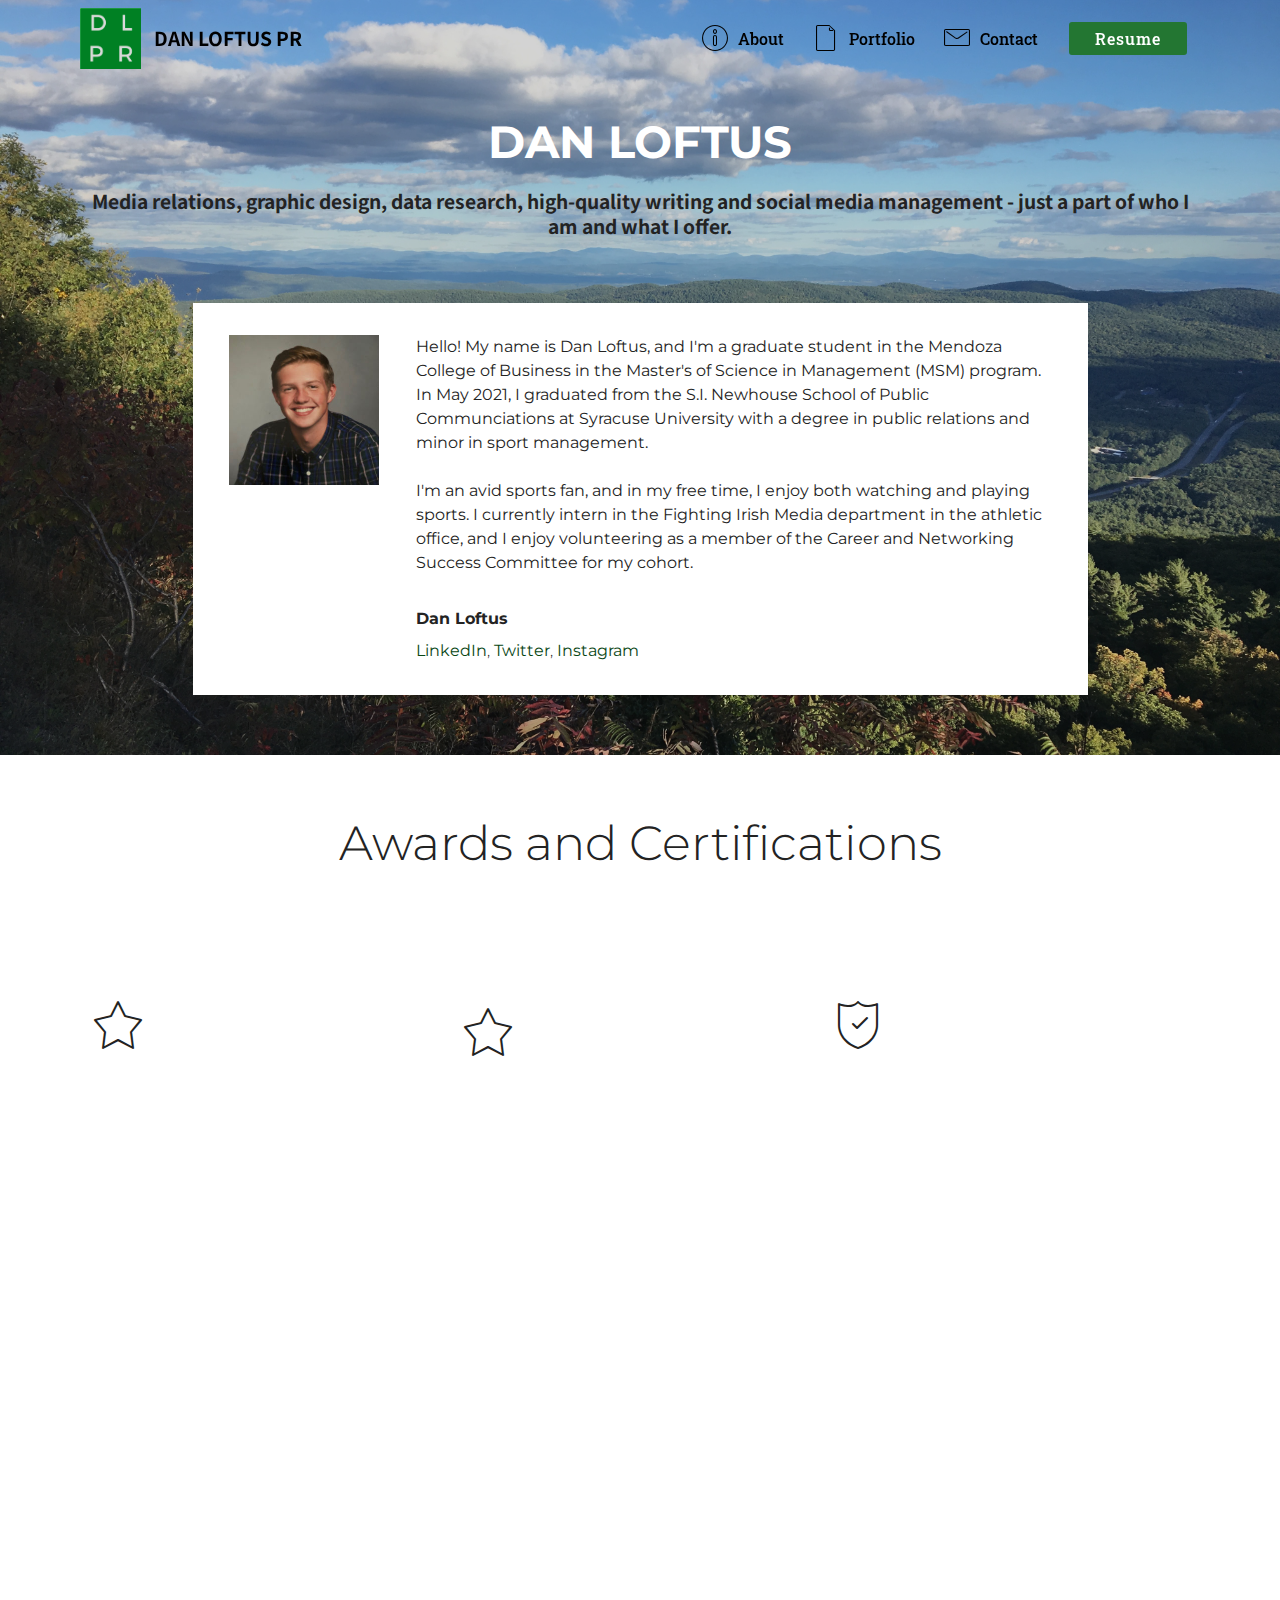
==== commit 14b3fe25: "create github pages" ====
--- a/page1.html
+++ b/page1.html
@@ -26,40 +26,7 @@
   
 </head>
 <body>
-  <section class="testimonials4 cid-rGiyprFz37" id="testimonials4-19">
-
-  
-
-  <div class="mbr-overlay" style="opacity: 0.2; background-color: rgb(35, 35, 35);">
-  </div>
-  <div class="container">
-    <h2 class="pb-3 mbr-fonts-style mbr-white align-center display-1"><strong>
-        DAN LOFTUS</strong></h2>
-    <h3 class="mbr-section-subtitle mbr-light pb-3 mbr-fonts-style mbr-white align-center display-5"><strong>Media relations, graphic design, data research, high-quality writing and social media management - just a part of who I am and what I offer.</strong></h3>
-    <div class="col-md-10 testimonials-container"> 
-      
-
-      
-    <div class="testimonials-item">
-        <div class="user row">
-          <div class="col-lg-3 col-md-4">
-            <div class="user_image">
-              <img src="assets/images/img-717-300x354.jpg" alt="" title="">
-            </div>
-          </div>
-          <div class="testimonials-caption col-lg-9 col-md-8">
-            <div class="user_text ">
-              <p class="mbr-fonts-style  display-7">Hello! My name is Dan Loftus, and I'm a graduate student in the Mendoza College of Business in the Master's of Science in Management (MSM) program. In May 2021, I graduated from the S.I. Newhouse School of Public Communciations at Syracuse University with a degree in public relations and minor in sport management.&nbsp;<br><br>I'm an avid sports fan, and in my free time, I enjoy both watching and playing sports. I currently intern in the Fighting Irish Media department in the athletic office, and I enjoy volunteering as a member of the Career and Networking Success Committee for my cohort.&nbsp;</p>
-            </div>
-            <div class="user_name mbr-bold mbr-fonts-style align-left pt-3 display-7">Dan Loftus</div>
-            <div class="user_desk mbr-light mbr-fonts-style align-left pt-2 display-7"><a href="https://www.linkedin.com/in/dl1/" target="_blank">LinkedIn</a>, <a href="https://twitter.com/DanLoftusPR" target="_blank">Twitter</a>, <a href="https://www.instagram.com/daniel.loftus/" target="_blank">Instagram</a></div>
-          </div>
-        </div>
-      </div></div>
-  </div>
-</section>
-
-<section class="engine"><a href="https://mobirise.info/d">free website maker</a></section><section class="menu cid-qTkzRZLJNu" once="menu" id="menu1-7">
+  <section class="menu cid-qTkzRZLJNu" once="menu" id="menu1-7">
 
     
 
@@ -99,6 +66,39 @@
     </nav>
 </section>
 
+<section class="engine"><a href="https://mobirise.info/v">free html templates</a></section><section class="testimonials4 cid-rGiyprFz37" id="testimonials4-19">
+
+  
+
+  <div class="mbr-overlay" style="opacity: 0.2; background-color: rgb(35, 35, 35);">
+  </div>
+  <div class="container">
+    <h2 class="pb-3 mbr-fonts-style mbr-white align-center display-1"><strong>
+        DAN LOFTUS</strong></h2>
+    <h3 class="mbr-section-subtitle mbr-light pb-3 mbr-fonts-style mbr-white align-center display-5"><strong>Media relations, graphic design, data research, high-quality writing and social media management - just a part of who I am and what I offer.</strong></h3>
+    <div class="col-md-10 testimonials-container"> 
+      
+
+      
+    <div class="testimonials-item">
+        <div class="user row">
+          <div class="col-lg-3 col-md-4">
+            <div class="user_image">
+              <img src="assets/images/img-717-300x354.jpg" alt="" title="">
+            </div>
+          </div>
+          <div class="testimonials-caption col-lg-9 col-md-8">
+            <div class="user_text ">
+              <p class="mbr-fonts-style  display-7">Hello! My name is Dan Loftus, and I'm a graduate student in the Mendoza College of Business in the Master's of Science in Management (MSM) program. In May 2021, I graduated from the S.I. Newhouse School of Public Communciations at Syracuse University with a degree in public relations and minor in sport management.&nbsp;<br><br>I'm an avid sports fan, and in my free time, I enjoy both watching and playing sports. I currently intern in the Fighting Irish Media department in the athletic office, and I enjoy volunteering as a member of the Career and Networking Success Committee for my cohort.&nbsp;</p>
+            </div>
+            <div class="user_name mbr-bold mbr-fonts-style align-left pt-3 display-7">Dan Loftus</div>
+            <div class="user_desk mbr-light mbr-fonts-style align-left pt-2 display-7"><a href="https://www.linkedin.com/in/dl1/" target="_blank">LinkedIn</a>, <a href="https://twitter.com/DanLoftusPR" target="_blank">Twitter</a>, <a href="https://www.instagram.com/daniel.loftus/" target="_blank">Instagram</a></div>
+          </div>
+        </div>
+      </div></div>
+  </div>
+</section>
+
 <section class="features14 cid-rGfJGjEMUj" id="features14-18">
     
     
@@ -177,8 +177,7 @@
     <div class="container">
         <h2 class="mbr-section-title pb-3 mbr-fonts-style align-center display-2">
             SKILLS</h2>
-        <h3 class="mbr-section-subtitle pb-5 mbr-fonts-style align-center display-5">
-            How I do what I do</h3>
+        <h3 class="mbr-section-subtitle pb-5 mbr-fonts-style align-center display-5">Adademic and professional experiences in four key areas:</h3>
         <div class="step-container">
             <div class="card separline pb-4">
                 <div class="step-element d-flex">
@@ -189,7 +188,7 @@
                     </div>          
                     <div class="step-text-content">
                         <h4 class="mbr-step-title pb-3 mbr-fonts-style display-5">RESEARCH</h4>
-                        <p class="mbr-step-text mbr-fonts-style display-7">Experience with MLA, APA and Chicago writing formats, has conducted focus groups, surveys and social listening activities in order to solve a local Syracuse breweries business problems relating to brand identity and awareness.</p>
+                        <p class="mbr-step-text mbr-fonts-style display-7">Experience with MLA, APA and Chicago writing formats, has conducted focus groups, surveys and social listening activities in order to solve a local Syracuse breweries business problems relating to brand identity and awareness</p>
                     </div>
                 </div>
             </div>
@@ -203,7 +202,7 @@
                     </div>          
                     <div class="step-text-content">
                         <h4 class="mbr-step-title pb-3 mbr-fonts-style display-5">SOCIAL</h4>
-                        <p class="mbr-step-text mbr-fonts-style display-7">Social media certified by Hubspot, ability and experience with Snapchat, Instagram, LinkedIn and Twitter, experience in making an editorial calendar which features a social media plan coordinated with a blog.&nbsp;</p>
+                        <p class="mbr-step-text mbr-fonts-style display-7">Social media certified by Hubspot, skilled social media manager and content creator for Division I athletics program, experience in making an editorial calendar which features a social media plan coordinated with a blog</p>
                     </div>
                 </div>
             </div>
@@ -217,7 +216,7 @@
                     </div>          
                     <div class="step-text-content">
                         <h4 class="mbr-step-title pb-3 mbr-fonts-style display-5">WRITING</h4>
-                        <p class="mbr-step-text mbr-fonts-style display-7">Deeply exprienced with AP Writing Style, experienced writer in press releases, media advisories, media guides, game notes and programs.&nbsp;</p>
+                        <p class="mbr-step-text mbr-fonts-style display-7">Deeply exprienced with AP Writing Style, experienced in press releases, media advisories, media guides, game notes and programs</p>
                     </div>
                 </div>
             </div>
@@ -232,7 +231,7 @@
                     <div class="step-text-content">
                         <h4 class="mbr-step-title pb-3 mbr-fonts-style display-5">
                             DESIGN</h4>
-                        <p class="mbr-step-text mbr-fonts-style display-7">Proficient with Adobe Premiere Pro, Photoshop and InDesign and Microsoft Office, experience creating design spreads spanning from posters, logos, social media graphics and magazine spreads.&nbsp;</p>
+                        <p class="mbr-step-text mbr-fonts-style display-7">Proficient with Adobe Premiere Pro, Photoshop and InDesign and Microsoft Office, experience creating design spreads spanning from posters, logos, social media graphics and magazines&nbsp;</p>
                     </div>
                 </div>
             </div>
@@ -266,19 +265,18 @@
                 </div>
             </div>
             <div class="col-12 col-md-3 mbr-fonts-style display-7">
-                <h5 class="pb-3">Syracuse University</h5>
-                <p class="mbr-text">S.I. Newhouse School of <br>Public Communications '21<br>Public Relations <br>Sport Management&nbsp;</p>
+                <h5 class="pb-3">Education</h5>
+                <p class="mbr-text">Mendoza College <br>of Business '22<br>• Management<br>S.I. Newhouse School of <br>Public Communications '21<br>• Public Relations <br>• Sport Management&nbsp;</p>
             </div>
             <div class="col-12 col-md-3 mbr-fonts-style display-7">
                 <h5 class="pb-3">
                     Contacts
                 </h5>
-                <p class="mbr-text">
-                    Email: dploftus@syr.edu&nbsp;<br>Phone: (570) 561-4304 &nbsp; &nbsp; &nbsp; &nbsp; &nbsp; &nbsp; &nbsp; &nbsp; &nbsp; &nbsp;<br><br></p>
+                <p class="mbr-text">danloftuspr@gmail.com&nbsp;<br>(570) 561-4304 &nbsp; &nbsp; &nbsp; &nbsp; &nbsp; &nbsp; &nbsp; &nbsp; &nbsp; &nbsp;<br><br></p>
             </div>
             <div class="col-12 col-md-3 mbr-fonts-style display-7">
                 <h5 class="pb-3">Additional Links</h5>
-                <p class="mbr-text"><em><strong><a href="page1.html">About</a><br><a href="page2.html">Portfolio</a><br><a href="page3.html">Blog</a><br><a href="assets/files/Daniel Loftus.pdf">Resume</a></strong></em></p>
+                <p class="mbr-text"><em><strong><a href="page1.html">About</a><br><a href="page2.html">Portfolio</a><br><a href="assets/files/Daniel Loftus.pdf">Resume</a></strong></em></p>
             </div>
         </div>
         <div class="footer-lower">
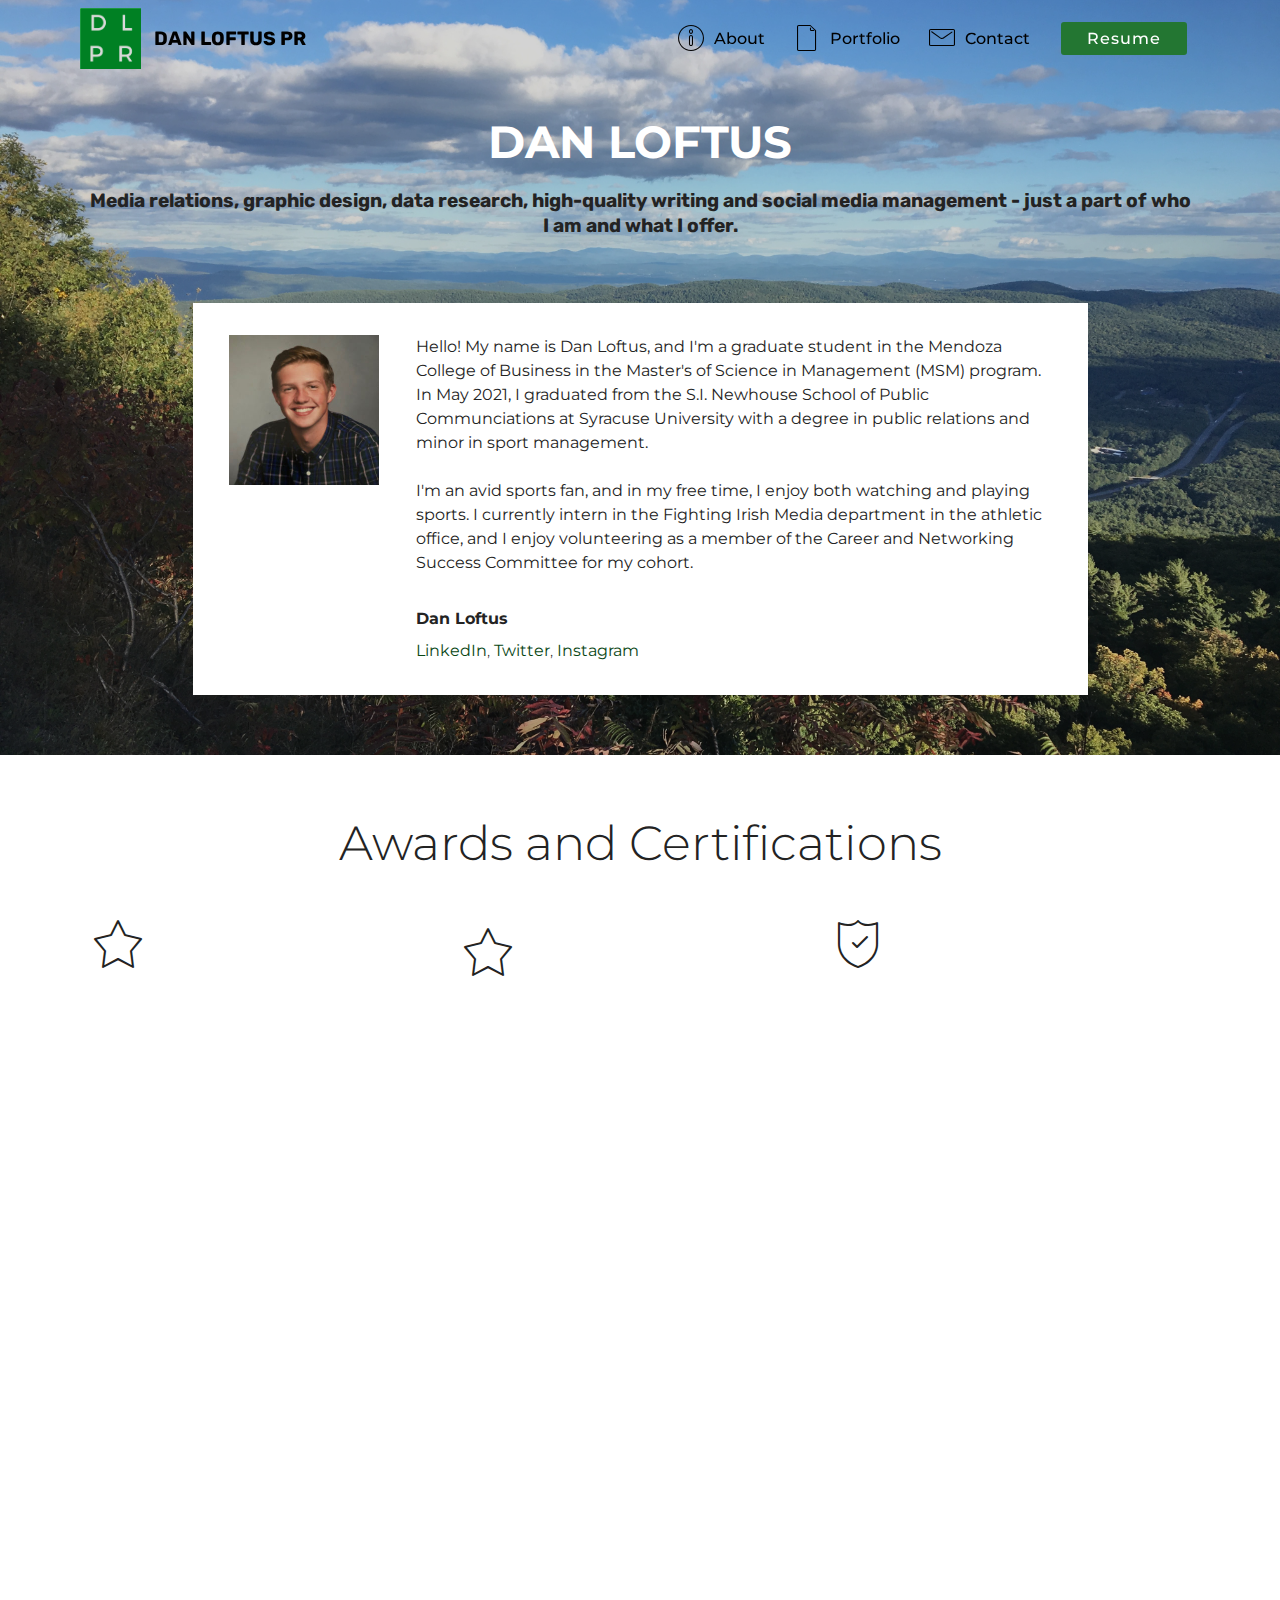
==== commit e0a50560: "create github pages" ====
--- a/page1.html
+++ b/page1.html
@@ -60,13 +60,13 @@
                         About &nbsp;</a>
                 </li><li class="nav-item"><a class="nav-link link text-black display-4" href="page2.html"><span class="mbri-new-file mbr-iconfont mbr-iconfont-btn"></span>
                         Portfolio &nbsp;</a></li><li class="nav-item"><a class="nav-link link text-black display-4" href="page4.html"><span class="mbri-letter mbr-iconfont mbr-iconfont-btn"></span>Contact &nbsp;</a></li></ul>
-            <div class="navbar-buttons mbr-section-btn"><a class="btn btn-sm btn-danger display-4" href="assets/files/Loftus_Daniel_Resume.pdf">
+            <div class="navbar-buttons mbr-section-btn"><a class="btn btn-sm btn-danger display-4" href="assets/files/Daniel-Loftus_Resume.pdf">
                     Resume</a></div>
         </div>
     </nav>
 </section>
 
-<section class="engine"><a href="https://mobirise.info/v">free html templates</a></section><section class="testimonials4 cid-rGiyprFz37" id="testimonials4-19">
+<section class="engine"><a href="https://mobirise.info/l">free website templates</a></section><section class="testimonials4 cid-rGiyprFz37" id="testimonials4-19">
 
   
 
@@ -107,8 +107,7 @@
     <div class="container align-center">
         <h2 class="mbr-section-title pb-3 mbr-fonts-style display-2">
             Awards and Certifications</h2>
-        <h3 class="mbr-section-subtitle pb-5 mbr-fonts-style display-5">
-            Recognition I have recieved for past work and performance.</h3>
+        
         <div class="media-container-column">
             <div class="row justify-content-center">
                 <div class="card p-4 col-12 col-md-6 col-lg-4">
@@ -160,7 +159,7 @@
                 
             </div>
             <div class="media-container-row image-row">
-                <div class="mbr-figure" style="width: 60%;">
+                <div class="mbr-figure" style="width: 45%;">
                     <img src="assets/images/img-20190417-134433400-1332x2368.jpeg" alt="Mobirise" title="">
                 </div>
             </div>
@@ -168,88 +167,7 @@
     </div>
 </section>
 
-<section class="step1 cid-rGjj1n8Rtd" id="step1-1c">
-
-    
-
-    
-    
-    <div class="container">
-        <h2 class="mbr-section-title pb-3 mbr-fonts-style align-center display-2">
-            SKILLS</h2>
-        <h3 class="mbr-section-subtitle pb-5 mbr-fonts-style align-center display-5">Adademic and professional experiences in four key areas:</h3>
-        <div class="step-container">
-            <div class="card separline pb-4">
-                <div class="step-element d-flex">
-                    <div class="step-wrapper pr-3">
-                        <h3 class="step d-flex align-items-center justify-content-center">
-                            1
-                        </h3>
-                    </div>          
-                    <div class="step-text-content">
-                        <h4 class="mbr-step-title pb-3 mbr-fonts-style display-5">RESEARCH</h4>
-                        <p class="mbr-step-text mbr-fonts-style display-7">Experience with MLA, APA and Chicago writing formats, has conducted focus groups, surveys and social listening activities in order to solve a local Syracuse breweries business problems relating to brand identity and awareness</p>
-                    </div>
-                </div>
-            </div>
-
-            <div class="card separline pb-4">
-                <div class="step-element d-flex">
-                    <div class="step-wrapper pr-3">
-                        <h3 class="step d-flex align-items-center justify-content-center">
-                            2
-                        </h3>
-                    </div>          
-                    <div class="step-text-content">
-                        <h4 class="mbr-step-title pb-3 mbr-fonts-style display-5">SOCIAL</h4>
-                        <p class="mbr-step-text mbr-fonts-style display-7">Social media certified by Hubspot, skilled social media manager and content creator for Division I athletics program, experience in making an editorial calendar which features a social media plan coordinated with a blog</p>
-                    </div>
-                </div>
-            </div>
-
-            <div class="card separline pb-4">
-                <div class="step-element d-flex">
-                    <div class="step-wrapper pr-3">
-                        <h3 class="step d-flex align-items-center justify-content-center">
-                            3
-                        </h3>
-                    </div>          
-                    <div class="step-text-content">
-                        <h4 class="mbr-step-title pb-3 mbr-fonts-style display-5">WRITING</h4>
-                        <p class="mbr-step-text mbr-fonts-style display-7">Deeply exprienced with AP Writing Style, experienced in press releases, media advisories, media guides, game notes and programs</p>
-                    </div>
-                </div>
-            </div>
-
-            <div class="card">
-                <div class="step-element d-flex">
-                    <div class="step-wrapper pr-3">
-                        <h3 class="step d-flex align-items-center justify-content-center">
-                            4
-                        </h3>
-                    </div>          
-                    <div class="step-text-content">
-                        <h4 class="mbr-step-title pb-3 mbr-fonts-style display-5">
-                            DESIGN</h4>
-                        <p class="mbr-step-text mbr-fonts-style display-7">Proficient with Adobe Premiere Pro, Photoshop and InDesign and Microsoft Office, experience creating design spreads spanning from posters, logos, social media graphics and magazines&nbsp;</p>
-                    </div>
-                </div>
-            </div>
-            
-            
-            
-            
-            
-            
-            
-            
-            
-            
-        </div>
-    </div>
-</section>
-
-<section class="cid-rGiysyfIqT mbr-reveal" id="footer1-1a">
+<section class="cid-t7rHYXjjc2 mbr-reveal" id="footer1-2t">
 
     
 
@@ -260,19 +178,18 @@
             <div class="col-12 col-md-3">
                 <div class="media-wrap">
                     <a href="index.html">
-                        <img src="assets/images/l-3-166x166.png" alt="Mobirise" title="">
+                        <img src="assets/images/l-4-170x1700.png" alt="Mobirise" title="">
                     </a>
                 </div>
             </div>
             <div class="col-12 col-md-3 mbr-fonts-style display-7">
                 <h5 class="pb-3">Education</h5>
-                <p class="mbr-text">Mendoza College <br>of Business '22<br>• Management<br>S.I. Newhouse School of <br>Public Communications '21<br>• Public Relations <br>• Sport Management&nbsp;</p>
+                <p class="mbr-text">Mendoza College <br>of Business '22<br>• Management<br>S.I. Newhouse School of Public Communications '21<br>• Public Relations <br>• Sport Management&nbsp;</p>
             </div>
             <div class="col-12 col-md-3 mbr-fonts-style display-7">
                 <h5 class="pb-3">
-                    Contacts
-                </h5>
-                <p class="mbr-text">danloftuspr@gmail.com&nbsp;<br>(570) 561-4304 &nbsp; &nbsp; &nbsp; &nbsp; &nbsp; &nbsp; &nbsp; &nbsp; &nbsp; &nbsp;<br><br></p>
+                    Contact Information</h5>
+                <p class="mbr-text">danloftuspr@gmail.com<br>(570) 561-4304 &nbsp; &nbsp; &nbsp; &nbsp; &nbsp; &nbsp; &nbsp; &nbsp; &nbsp; &nbsp;<br><br></p>
             </div>
             <div class="col-12 col-md-3 mbr-fonts-style display-7">
                 <h5 class="pb-3">Additional Links</h5>
@@ -287,7 +204,7 @@
             </div>
             <div class="media-container-row mbr-white">
                 <div class="col-sm-6 copyright">
-                    <p class="mbr-text mbr-fonts-style display-7">Dan Loftus - Public Relations Professional</p>
+                    <p class="mbr-text mbr-fonts-style display-7"></p>
                 </div>
                 <div class="col-md-6">
                     <div class="social-list align-right">
@@ -297,12 +214,12 @@
                             </a>
                         </div>
                         <div class="soc-item">
-                            <a href="https://www.facebook.com/pages/Mobirise/1616226671953247" target="_blank">
+                            <a href="https://www.instagram.com/daniel.loftus/" target="_blank">
                                 <span class="mbr-iconfont mbr-iconfont-social socicon-instagram socicon" style="color: rgb(255, 51, 102); fill: rgb(255, 51, 102); font-size: 40px;"></span>
                             </a>
                         </div>
                         <div class="soc-item">
-                            <a href="https://www.youtube.com/c/mobirise" target="_blank">
+                            <a href="https://www.linkedin.com/in/dl1/" target="_blank">
                                 <span class="mbr-iconfont mbr-iconfont-social socicon-linkedin socicon" style="color: rgb(15, 118, 153); fill: rgb(15, 118, 153); font-size: 40px;"></span>
                             </a>
                         </div>
--- a/assets/mobirise/css/mbr-additional.css
+++ b/assets/mobirise/css/mbr-additional.css
@@ -1,6 +1,5 @@
 @import url(https://fonts.googleapis.com/css?family=Montserrat:100,100i,200,200i,300,300i,400,400i,500,500i,600,600i,700,700i,800,800i,900,900i&display=swap);
-@import url(https://fonts.googleapis.com/css?family=Noto+Sans+SC:100,300,400,500,700,900&display=swap);
-@import url(https://fonts.googleapis.com/css?family=Roboto+Slab:100,300,400,700&display=swap);
+@import url(https://fonts.googleapis.com/css?family=Rubik:300,300i,400,400i,500,500i,700,700i,900,900i&display=swap);
 
 
 
@@ -26,7 +25,7 @@
   font-size: 4.8rem;
 }
 .display-4 {
-  font-family: 'Roboto Slab', serif;
+  font-family: 'Montserrat', sans-serif;
   font-size: 1rem;
   font-display: swap;
 }
@@ -34,7 +33,7 @@
   font-size: 1.6rem;
 }
 .display-5 {
-  font-family: 'Noto Sans SC', sans-serif;
+  font-family: 'Rubik', sans-serif;
   font-size: 1.2rem;
   font-display: swap;
 }
@@ -1022,9 +1021,9 @@
   color: #237632;
 }
 .cid-rEYHZtPK2l {
-  padding-top: 75px;
-  padding-bottom: 45px;
-  background-color: #cccccc;
+  padding-top: 0px;
+  padding-bottom: 0px;
+  background-color: #efefef;
 }
 .cid-rEYHZtPK2l .media-container-row {
   flex-direction: row-reverse;
@@ -1048,9 +1047,12 @@
   color: #333333;
   text-align: left;
 }
+.cid-rEYHZtPK2l P {
+  text-align: center;
+}
 .cid-qTkAaeaxX5 {
-  padding-top: 60px;
-  padding-bottom: 45px;
+  padding-top: 30px;
+  padding-bottom: 30px;
   background-color: #ffffff;
 }
 @media (max-width: 767px) {
@@ -1591,90 +1593,43 @@
 .cid-rGfJGjEMUj .mbr-al-i-c {
   align-items: center;
 }
-.cid-rGjj1n8Rtd {
+.cid-t7rHYXjjc2 {
   padding-top: 30px;
   padding-bottom: 30px;
   background-color: #ffffff;
 }
-.cid-rGjj1n8Rtd .mbr-section-subtitle {
-  color: #767676;
-  text-align: center;
-  font-weight: 300;
-}
-.cid-rGjj1n8Rtd .step {
-  width: 64px;
-  height: 64px;
-  font-size: 32px;
-  border-radius: 50%;
-  border: 2px solid #efefef;
-  color: #237632;
-}
 @media (max-width: 767px) {
-  .cid-rGjj1n8Rtd .step {
-    width: 48px;
-    height: 48px;
-    font-size: 24px;
-  }
-}
-.cid-rGjj1n8Rtd .separline {
-  position: relative;
-}
-.cid-rGjj1n8Rtd .separline:after {
-  top: 68px;
-  left: 30px;
-  position: absolute;
-  content: "";
-  width: 2px;
-  height: calc(100% - (32px + 4px) * 2);
-  background-color: #efefef;
+  .cid-t7rHYXjjc2 .content {
+    text-align: center;
+  }
+  .cid-t7rHYXjjc2 .content > div:not(:last-child) {
+    margin-bottom: 2rem;
+  }
 }
 @media (max-width: 767px) {
-  .cid-rGjj1n8Rtd .separline:after {
-    top: 52px;
-    left: 22px;
-    height: calc(100% - 56px);
-  }
-}
-.cid-rGjj1n8Rtd .mbr-step-title {
-  color: #237632;
-}
-.cid-rGiysyfIqT {
-  padding-top: 60px;
-  padding-bottom: 45px;
-  background-color: #ffffff;
-}
-@media (max-width: 767px) {
-  .cid-rGiysyfIqT .content {
-    text-align: center;
-  }
-  .cid-rGiysyfIqT .content > div:not(:last-child) {
-    margin-bottom: 2rem;
-  }
-}
-@media (max-width: 767px) {
-  .cid-rGiysyfIqT .media-wrap {
+  .cid-t7rHYXjjc2 .media-wrap {
     margin-bottom: 1rem;
   }
 }
-.cid-rGiysyfIqT .media-wrap .mbr-iconfont-logo {
+.cid-t7rHYXjjc2 .media-wrap .mbr-iconfont-logo {
   font-size: 7.5rem;
   color: #f36;
 }
-.cid-rGiysyfIqT .media-wrap img {
+.cid-t7rHYXjjc2 .media-wrap img {
   height: 6rem;
 }
 @media (max-width: 767px) {
-  .cid-rGiysyfIqT .footer-lower .copyright {
+  .cid-t7rHYXjjc2 .footer-lower .copyright {
     margin-bottom: 1rem;
     text-align: center;
   }
 }
-.cid-rGiysyfIqT .footer-lower hr {
+.cid-t7rHYXjjc2 .footer-lower hr {
   margin: 1rem 0;
   border-color: #fff;
   opacity: .05;
 }
-.cid-rGiysyfIqT .footer-lower .social-list {
+.cid-t7rHYXjjc2 .footer-lower .social-list {
   padding-left: 0;
   margin-bottom: 0;
   list-style: none;
@@ -1683,33 +1638,33 @@
   justify-content: flex-end;
   -webkit-justify-content: flex-end;
 }
-.cid-rGiysyfIqT .footer-lower .social-list .mbr-iconfont-social {
+.cid-t7rHYXjjc2 .footer-lower .social-list .mbr-iconfont-social {
   font-size: 1.3rem;
   color: #fff;
 }
-.cid-rGiysyfIqT .footer-lower .social-list .soc-item {
+.cid-t7rHYXjjc2 .footer-lower .social-list .soc-item {
   margin: 0 .5rem;
 }
-.cid-rGiysyfIqT .footer-lower .social-list a {
+.cid-t7rHYXjjc2 .footer-lower .social-list a {
   margin: 0;
   opacity: .5;
   -webkit-transition: .2s linear;
   transition: .2s linear;
 }
-.cid-rGiysyfIqT .footer-lower .social-list a:hover {
+.cid-t7rHYXjjc2 .footer-lower .social-list a:hover {
   opacity: 1;
 }
 @media (max-width: 767px) {
-  .cid-rGiysyfIqT .footer-lower .social-list {
+  .cid-t7rHYXjjc2 .footer-lower .social-list {
     justify-content: center;
     -webkit-justify-content: center;
   }
 }
-.cid-rGiysyfIqT P {
+.cid-t7rHYXjjc2 P {
   color: #232323;
   text-align: left;
 }
-.cid-rGiysyfIqT H5 {
+.cid-t7rHYXjjc2 H5 {
   color: #232323;
   text-align: left;
 }
--- a/assets/mobirise/css/mbr-additional.css
+++ b/assets/mobirise/css/mbr-additional.css
@@ -1,6 +1,5 @@
 @import url(https://fonts.googleapis.com/css?family=Montserrat:100,100i,200,200i,300,300i,400,400i,500,500i,600,600i,700,700i,800,800i,900,900i&display=swap);
-@import url(https://fonts.googleapis.com/css?family=Noto+Sans+SC:100,300,400,500,700,900&display=swap);
-@import url(https://fonts.googleapis.com/css?family=Roboto+Slab:100,300,400,700&display=swap);
+@import url(https://fonts.googleapis.com/css?family=Rubik:300,300i,400,400i,500,500i,700,700i,900,900i&display=swap);
 
 
 
@@ -26,7 +25,7 @@
   font-size: 4.8rem;
 }
 .display-4 {
-  font-family: 'Roboto Slab', serif;
+  font-family: 'Montserrat', sans-serif;
   font-size: 1rem;
   font-display: swap;
 }
@@ -34,7 +33,7 @@
   font-size: 1.6rem;
 }
 .display-5 {
-  font-family: 'Noto Sans SC', sans-serif;
+  font-family: 'Rubik', sans-serif;
   font-size: 1.2rem;
   font-display: swap;
 }
@@ -1022,9 +1021,9 @@
   color: #237632;
 }
 .cid-rEYHZtPK2l {
-  padding-top: 75px;
-  padding-bottom: 45px;
-  background-color: #cccccc;
+  padding-top: 0px;
+  padding-bottom: 0px;
+  background-color: #efefef;
 }
 .cid-rEYHZtPK2l .media-container-row {
   flex-direction: row-reverse;
@@ -1048,9 +1047,12 @@
   color: #333333;
   text-align: left;
 }
+.cid-rEYHZtPK2l P {
+  text-align: center;
+}
 .cid-qTkAaeaxX5 {
-  padding-top: 60px;
-  padding-bottom: 45px;
+  padding-top: 30px;
+  padding-bottom: 30px;
   background-color: #ffffff;
 }
 @media (max-width: 767px) {
@@ -1591,90 +1593,43 @@
 .cid-rGfJGjEMUj .mbr-al-i-c {
   align-items: center;
 }
-.cid-rGjj1n8Rtd {
+.cid-t7rHYXjjc2 {
   padding-top: 30px;
   padding-bottom: 30px;
   background-color: #ffffff;
 }
-.cid-rGjj1n8Rtd .mbr-section-subtitle {
-  color: #767676;
-  text-align: center;
-  font-weight: 300;
-}
-.cid-rGjj1n8Rtd .step {
-  width: 64px;
-  height: 64px;
-  font-size: 32px;
-  border-radius: 50%;
-  border: 2px solid #efefef;
-  color: #237632;
-}
 @media (max-width: 767px) {
-  .cid-rGjj1n8Rtd .step {
-    width: 48px;
-    height: 48px;
-    font-size: 24px;
-  }
-}
-.cid-rGjj1n8Rtd .separline {
-  position: relative;
-}
-.cid-rGjj1n8Rtd .separline:after {
-  top: 68px;
-  left: 30px;
-  position: absolute;
-  content: "";
-  width: 2px;
-  height: calc(100% - (32px + 4px) * 2);
-  background-color: #efefef;
+  .cid-t7rHYXjjc2 .content {
+    text-align: center;
+  }
+  .cid-t7rHYXjjc2 .content > div:not(:last-child) {
+    margin-bottom: 2rem;
+  }
 }
 @media (max-width: 767px) {
-  .cid-rGjj1n8Rtd .separline:after {
-    top: 52px;
-    left: 22px;
-    height: calc(100% - 56px);
-  }
-}
-.cid-rGjj1n8Rtd .mbr-step-title {
-  color: #237632;
-}
-.cid-rGiysyfIqT {
-  padding-top: 60px;
-  padding-bottom: 45px;
-  background-color: #ffffff;
-}
-@media (max-width: 767px) {
-  .cid-rGiysyfIqT .content {
-    text-align: center;
-  }
-  .cid-rGiysyfIqT .content > div:not(:last-child) {
-    margin-bottom: 2rem;
-  }
-}
-@media (max-width: 767px) {
-  .cid-rGiysyfIqT .media-wrap {
+  .cid-t7rHYXjjc2 .media-wrap {
     margin-bottom: 1rem;
   }
 }
-.cid-rGiysyfIqT .media-wrap .mbr-iconfont-logo {
+.cid-t7rHYXjjc2 .media-wrap .mbr-iconfont-logo {
   font-size: 7.5rem;
   color: #f36;
 }
-.cid-rGiysyfIqT .media-wrap img {
+.cid-t7rHYXjjc2 .media-wrap img {
   height: 6rem;
 }
 @media (max-width: 767px) {
-  .cid-rGiysyfIqT .footer-lower .copyright {
+  .cid-t7rHYXjjc2 .footer-lower .copyright {
     margin-bottom: 1rem;
     text-align: center;
   }
 }
-.cid-rGiysyfIqT .footer-lower hr {
+.cid-t7rHYXjjc2 .footer-lower hr {
   margin: 1rem 0;
   border-color: #fff;
   opacity: .05;
 }
-.cid-rGiysyfIqT .footer-lower .social-list {
+.cid-t7rHYXjjc2 .footer-lower .social-list {
   padding-left: 0;
   margin-bottom: 0;
   list-style: none;
@@ -1683,33 +1638,33 @@
   justify-content: flex-end;
   -webkit-justify-content: flex-end;
 }
-.cid-rGiysyfIqT .footer-lower .social-list .mbr-iconfont-social {
+.cid-t7rHYXjjc2 .footer-lower .social-list .mbr-iconfont-social {
   font-size: 1.3rem;
   color: #fff;
 }
-.cid-rGiysyfIqT .footer-lower .social-list .soc-item {
+.cid-t7rHYXjjc2 .footer-lower .social-list .soc-item {
   margin: 0 .5rem;
 }
-.cid-rGiysyfIqT .footer-lower .social-list a {
+.cid-t7rHYXjjc2 .footer-lower .social-list a {
   margin: 0;
   opacity: .5;
   -webkit-transition: .2s linear;
   transition: .2s linear;
 }
-.cid-rGiysyfIqT .footer-lower .social-list a:hover {
+.cid-t7rHYXjjc2 .footer-lower .social-list a:hover {
   opacity: 1;
 }
 @media (max-width: 767px) {
-  .cid-rGiysyfIqT .footer-lower .social-list {
+  .cid-t7rHYXjjc2 .footer-lower .social-list {
     justify-content: center;
     -webkit-justify-content: center;
   }
 }
-.cid-rGiysyfIqT P {
+.cid-t7rHYXjjc2 P {
   color: #232323;
   text-align: left;
 }
-.cid-rGiysyfIqT H5 {
+.cid-t7rHYXjjc2 H5 {
   color: #232323;
   text-align: left;
 }
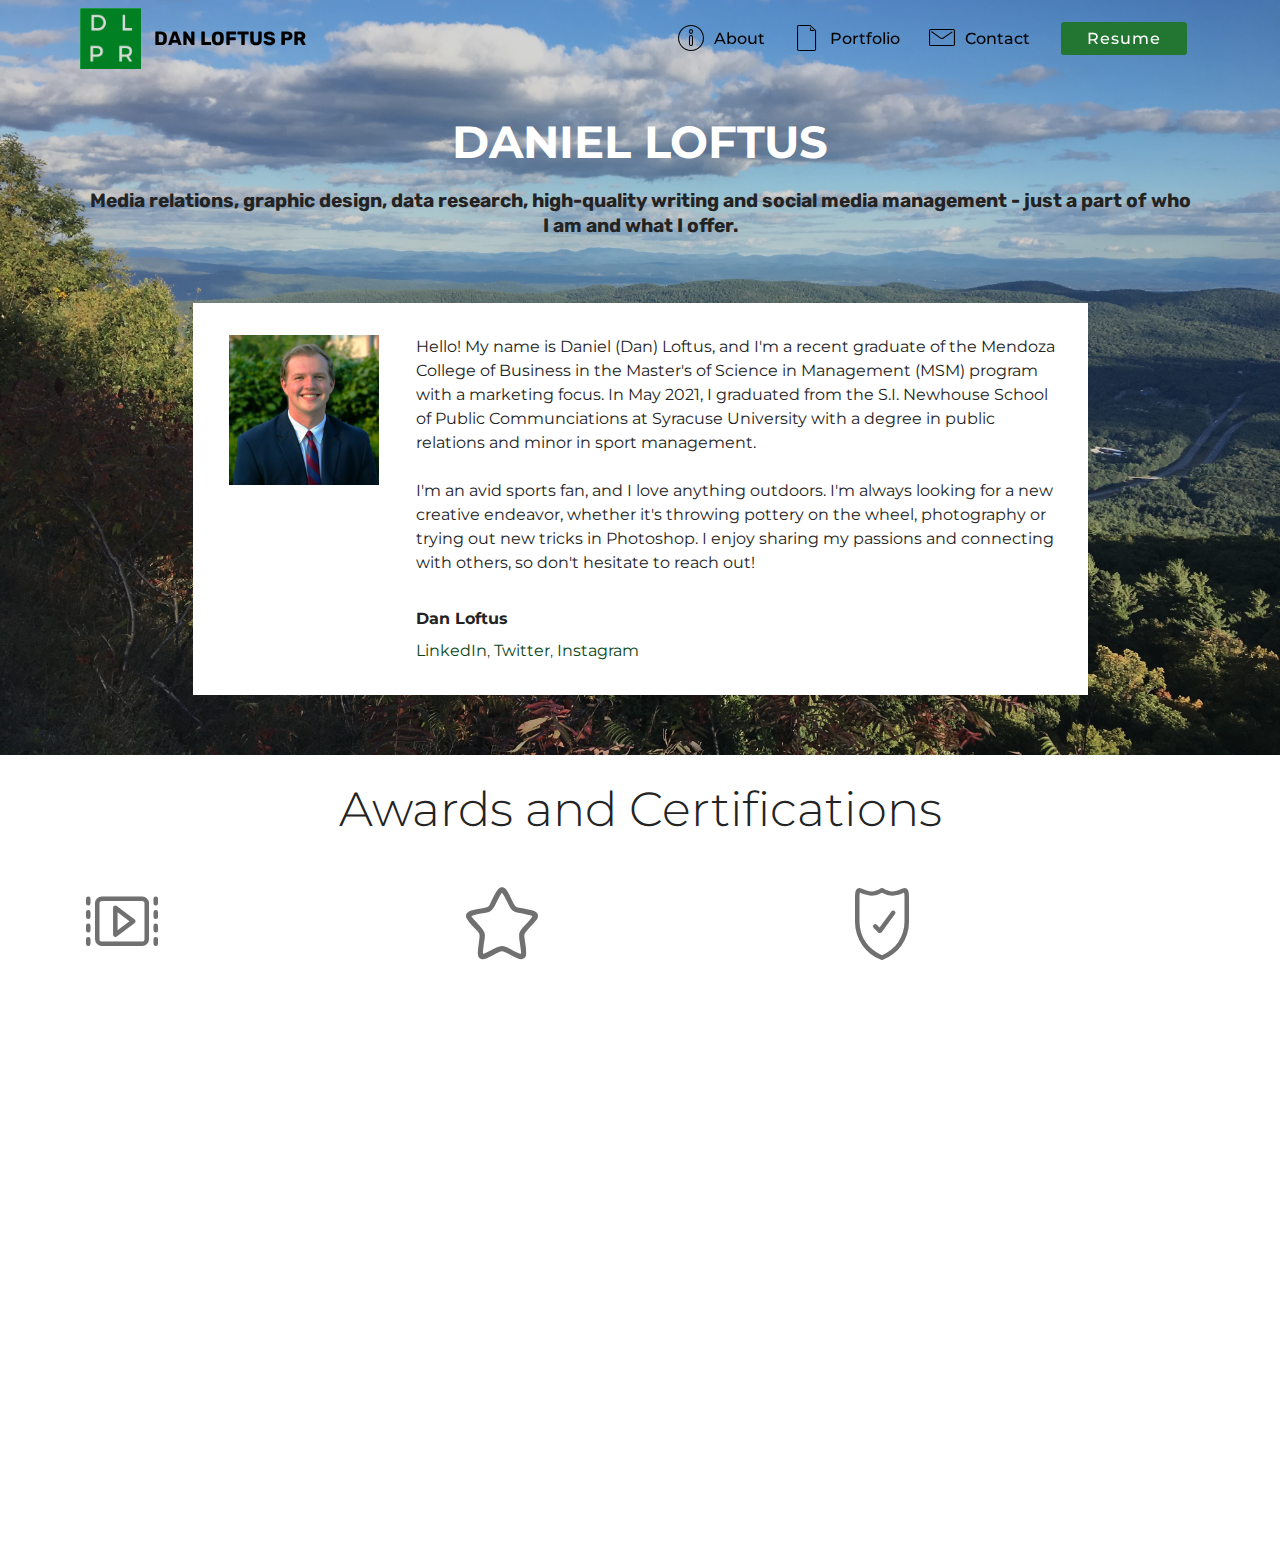
==== commit a4ae7529: "create github pages" ====
--- a/page1.html
+++ b/page1.html
@@ -11,13 +11,14 @@
   
   
   <title>About</title>
+  <link rel="stylesheet" href="assets/web/assets/mobirise-icons-bold/mobirise-icons-bold.css">
   <link rel="stylesheet" href="assets/web/assets/mobirise-icons/mobirise-icons.css">
   <link rel="stylesheet" href="assets/bootstrap/css/bootstrap.min.css">
   <link rel="stylesheet" href="assets/bootstrap/css/bootstrap-grid.min.css">
   <link rel="stylesheet" href="assets/bootstrap/css/bootstrap-reboot.min.css">
-  <link rel="stylesheet" href="assets/socicon/css/styles.css">
   <link rel="stylesheet" href="assets/tether/tether.min.css">
   <link rel="stylesheet" href="assets/dropdown/css/style.css">
+  <link rel="stylesheet" href="assets/socicon/css/styles.css">
   <link rel="stylesheet" href="assets/animatecss/animate.min.css">
   <link rel="stylesheet" href="assets/theme/css/style.css">
   <link rel="preload" as="style" href="assets/mobirise/css/mbr-additional.css"><link rel="stylesheet" href="assets/mobirise/css/mbr-additional.css" type="text/css">
@@ -66,7 +67,7 @@
     </nav>
 </section>
 
-<section class="engine"><a href="https://mobirise.info/l">free website templates</a></section><section class="testimonials4 cid-rGiyprFz37" id="testimonials4-19">
+<section class="engine"><a href="https://mobirise.info/u">bootstrap responsive templates</a></section><section class="testimonials4 cid-rGiyprFz37" id="testimonials4-19">
 
   
 
@@ -74,7 +75,7 @@
   </div>
   <div class="container">
     <h2 class="pb-3 mbr-fonts-style mbr-white align-center display-1"><strong>
-        DAN LOFTUS</strong></h2>
+        DANIEL LOFTUS</strong></h2>
     <h3 class="mbr-section-subtitle mbr-light pb-3 mbr-fonts-style mbr-white align-center display-5"><strong>Media relations, graphic design, data research, high-quality writing and social media management - just a part of who I am and what I offer.</strong></h3>
     <div class="col-md-10 testimonials-container"> 
       
@@ -84,12 +85,12 @@
         <div class="user row">
           <div class="col-lg-3 col-md-4">
             <div class="user_image">
-              <img src="assets/images/img-717-300x354.jpg" alt="" title="">
+              <img src="assets/images/headshot-2.png" alt="" title="">
             </div>
           </div>
           <div class="testimonials-caption col-lg-9 col-md-8">
             <div class="user_text ">
-              <p class="mbr-fonts-style  display-7">Hello! My name is Dan Loftus, and I'm a graduate student in the Mendoza College of Business in the Master's of Science in Management (MSM) program. In May 2021, I graduated from the S.I. Newhouse School of Public Communciations at Syracuse University with a degree in public relations and minor in sport management.&nbsp;<br><br>I'm an avid sports fan, and in my free time, I enjoy both watching and playing sports. I currently intern in the Fighting Irish Media department in the athletic office, and I enjoy volunteering as a member of the Career and Networking Success Committee for my cohort.&nbsp;</p>
+              <p class="mbr-fonts-style  display-7">Hello! My name is Daniel (Dan) Loftus, and I'm a recent graduate of the Mendoza College of Business in the Master's of Science in Management (MSM) program with a marketing focus. In May 2021, I graduated from the S.I. Newhouse School of Public Communciations at Syracuse University with a degree in public relations and minor in sport management.&nbsp;<br><br>I'm an avid sports fan, and I love anything outdoors. I'm always looking for a new creative endeavor, whether it's throwing pottery on the wheel, photography or trying out new tricks in Photoshop. I enjoy sharing my passions and connecting with others, so don't hesitate to reach out!&nbsp;</p>
             </div>
             <div class="user_name mbr-bold mbr-fonts-style align-left pt-3 display-7">Dan Loftus</div>
             <div class="user_desk mbr-light mbr-fonts-style align-left pt-2 display-7"><a href="https://www.linkedin.com/in/dl1/" target="_blank">LinkedIn</a>, <a href="https://twitter.com/DanLoftusPR" target="_blank">Twitter</a>, <a href="https://www.instagram.com/daniel.loftus/" target="_blank">Instagram</a></div>
@@ -99,70 +100,73 @@
   </div>
 </section>
 
-<section class="features14 cid-rGfJGjEMUj" id="features14-18">
-    
-    
-
-    
-    <div class="container align-center">
-        <h2 class="mbr-section-title pb-3 mbr-fonts-style display-2">
-            Awards and Certifications</h2>
-        
-        <div class="media-container-column">
-            <div class="row justify-content-center">
-                <div class="card p-4 col-12 col-md-6 col-lg-4">
-                    <div class="media pb-3">
-                        <div class="card-img align-self-center">
-                            <span class="mbr-iconfont mbri-star"></span>
-                        </div>
-                        <div class="media-body">
-                            <h4 class="card-title py-2 align-left mbr-fonts-style display-5"><a href="https://beta.prx.org/stories/259771" target="_blank" class="text-black">Outstanding Feature Award</a></h4>
-                        </div>
-                    </div>                
-                    <div class="card-box align-left">
+<section class="mbr-section content4 cid-t7sxyypHbi" id="content4-2x">
+
+    
+
+    <div class="container">
+        <div class="media-container-row">
+            <div class="title col-12 col-md-8">
+                <h2 class="align-center pb-3 mbr-fonts-style display-2">
+                    Awards and Certifications</h2>
+                
+                
+            </div>
+        </div>
+    </div>
+</section>
+
+<section class="features7 cid-t7sxpdW4Yn" id="features7-2w">
+    
+    
+
+    
+    <div class="container">
+        <div class="row justify-content-center">
+
+            <div class="card p-3 col-12 col-md-6 col-lg-4">
+                <div class="media">
+                    <div class="card-img pr-2">
+                        <span class="mbr-iconfont mbrib-video-play"></span>
+                    </div>
+                    <div class="card-box media-body">
+                        <h4 class="card-title py-3 mbr-fonts-style display-5">
+                            Outstanding Feature Award</h4>
+                        <p class="mbr-text mbr-fonts-style display-7">Winner of the Outstanding Feature Award - College Radio Division at the 53rd annual Excellence in Broadcasting Awards held by the New York State Broadcasters association (NYSBA).</p>
+                    </div>
+                </div>
+            </div>
+
+            <div class="card p-3 col-12 col-md-6 col-lg-4">
+                <div class="media"> 
+                    <div class="card-img pr-2">
+                        <span class="mbr-iconfont mbrib-star"></span>
+                    </div>
+                    <div class="card-box media-body">
+                        <h4 class="card-title py-3 mbr-fonts-style display-5">
+                            Honors Society Inductee</h4>
                         <p class="mbr-text mbr-fonts-style display-7">
-                           Winner of the 'Outstanding Feature Award - College Radio Division) at the 53rd annual Excellence in Broadcasting Awards held by the New York State Broadcasters association (NYSBA).</p>
-                    </div>
-                </div>
-
-                <div class="card p-4 col-12 col-md-6 col-lg-4">
-                <div class="media pb-3">
-                    <div class="card-img align-self-center">
-                        <span class="mbr-iconfont mbri-star"></span>
-                    </div>
-                    <div class="media-body">
-                        <h4 class="card-title py-2 align-left mbr-fonts-style display-5">
-                                Kappa Tau Alpha Honors Society Inductee</h4>
-                    </div>
-                </div>
-                    <div class="card-box align-left">
+                           Recognized and inducted into the Syracuse chapter of the <strong>Kappa Tau Alpha Journalism and Mass Communication Honors Society</strong> based on academic merit.
+                        </p>
+                    </div>
+                </div>
+            </div>
+
+            <div class="card p-3 col-12 col-md-6 col-lg-4">
+                <div class="media">
+                    <div class="card-img pr-2">
+                        <span class="mbr-iconfont mbrib-protect"></span>
+                    </div>
+                    <div class="media-body card-box">
+                        <h4 class="card-title py-3 mbr-fonts-style display-5">Hubspot Certifications</h4>
                         <p class="mbr-text mbr-fonts-style display-7">
-                            Recognized and inducted into the Syracuse chapter of the Kappa Tau Alpha Journalism and Mass Communication Honors Society based on academic merit.</p>
-                    </div>
-                </div>
-
-                <div class="card p-4 col-12 col-md-6 col-lg-4">
-                <div class="media pb-3">
-                    <div class="card-img align-self-center">
-                        <span class="mbr-iconfont mbri-protect"></span>
-                    </div>
-                    <div class="media-body">
-                        <h4 class="card-title py-2 align-left mbr-fonts-style display-5"><a href="assets/files/HUBSPOT CERTIFICATION - LOFTUS.pdf" class="text-black">Hubspot Certification</a></h4>
-                    </div>
-                </div>
-                    <div class="card-box align-left">
-                        <p class="mbr-text mbr-fonts-style display-7">
-                           Certified to apply social media strategy by Hubspot Academy. Based on ability and understanding of social monitoring, content strategy, social engagement, creating social media policy, and social media ROI.</p>
-                    </div>
-                </div>
-
-                
-            </div>
-            <div class="media-container-row image-row">
-                <div class="mbr-figure" style="width: 45%;">
-                    <img src="assets/images/img-20190417-134433400-1332x2368.jpeg" alt="Mobirise" title="">
-                </div>
-            </div>
+                           Certified in <strong>social media strategy, social media marketing and advanced social advertising </strong>by Hubspot Academy. 
+                        </p>
+                    </div>
+                </div>
+            </div>
+
+            
         </div>
     </div>
 </section>
@@ -178,7 +182,7 @@
             <div class="col-12 col-md-3">
                 <div class="media-wrap">
                     <a href="index.html">
-                        <img src="assets/images/l-4-170x1700.png" alt="Mobirise" title="">
+                        <img src="assets/images/l-4-170x1701.png" alt="Mobirise" title="">
                     </a>
                 </div>
             </div>
--- a/assets/web/assets/mobirise-icons-bold/mobirise-icons-bold.css
+++ b/assets/web/assets/mobirise-icons-bold/mobirise-icons-bold.css
@@ -0,0 +1,477 @@
+@font-face {
+  font-family: 'mobirise-icons-bold';
+  font-display: swap;
+  src:  url('mobirise-icons-bold.eot?m1l4yr');
+  src:  url('mobirise-icons-bold.eot?m1l4yr#iefix') format('embedded-opentype'),
+    url('mobirise-icons-bold.ttf?m1l4yr') format('truetype'),
+    url('mobirise-icons-bold.woff?m1l4yr') format('woff'),
+    url('mobirise-icons-bold.svg?m1l4yr#mobirise-icons-bold') format('svg');
+  font-weight: normal;
+  font-style: normal;
+}
+
+[class^="mbrib-"], [class*="mbrib-"] {
+  /* use !important to prevent issues with browser extensions that change fonts */
+  font-family: 'mobirise-icons-bold' !important;
+  speak: none;
+  font-style: normal;
+  font-weight: normal;
+  font-variant: normal;
+  text-transform: none;
+  line-height: 1;
+
+  /* Better Font Rendering =========== */
+  -webkit-font-smoothing: antialiased;
+  -moz-osx-font-smoothing: grayscale;
+}
+
+.mbrib-add-submenu:before {
+  content: "\e900";
+}
+.mbrib-alert:before {
+  content: "\e901";
+}
+.mbrib-align-center:before {
+  content: "\e902";
+}
+.mbrib-align-justify:before {
+  content: "\e903";
+}
+.mbrib-align-left:before {
+  content: "\e904";
+}
+.mbrib-align-right:before {
+  content: "\e905";
+}
+.mbrib-android:before {
+  content: "\e906";
+}
+.mbrib-apple:before {
+  content: "\e907";
+}
+.mbrib-arrow-down:before {
+  content: "\e908";
+}
+.mbrib-arrow-next:before {
+  content: "\e909";
+}
+.mbrib-arrow-prev:before {
+  content: "\e90a";
+}
+.mbrib-arrow-up:before {
+  content: "\e90b";
+}
+.mbrib-bold:before {
+  content: "\e90c";
+}
+.mbrib-bookmark:before {
+  content: "\e90d";
+}
+.mbrib-bootstrap:before {
+  content: "\e90e";
+}
+.mbrib-briefcase:before {
+  content: "\e90f";
+}
+.mbrib-browse:before {
+  content: "\e910";
+}
+.mbrib-bulleted-list:before {
+  content: "\e911";
+}
+.mbrib-calendar:before {
+  content: "\e912";
+}
+.mbrib-camera:before {
+  content: "\e913";
+}
+.mbrib-cart-add:before {
+  content: "\e914";
+}
+.mbrib-cart-full:before {
+  content: "\e915";
+}
+.mbrib-cash:before {
+  content: "\e916";
+}
+.mbrib-change-style:before {
+  content: "\e917";
+}
+.mbrib-chat:before {
+  content: "\e918";
+}
+.mbrib-clock:before {
+  content: "\e919";
+}
+.mbrib-close:before {
+  content: "\e91a";
+}
+.mbrib-cloud:before {
+  content: "\e91b";
+}
+.mbrib-code:before {
+  content: "\e91c";
+}
+.mbrib-contact-form:before {
+  content: "\e91d";
+}
+.mbrib-credit-card:before {
+  content: "\e91e";
+}
+.mbrib-cursor-click:before {
+  content: "\e91f";
+}
+.mbrib-cust-feedback:before {
+  content: "\e920";
+}
+.mbrib-database:before {
+  content: "\e921";
+}
+.mbrib-delivery:before {
+  content: "\e922";
+}
+.mbrib-desktop:before {
+  content: "\e923";
+}
+.mbrib-devices:before {
+  content: "\e924";
+}
+.mbrib-down:before {
+  content: "\e925";
+}
+.mbrib-download:before {
+  content: "\e926";
+}
+.mbrib-drag-n-drop:before {
+  content: "\e927";
+}
+.mbrib-drag-n-drop2:before {
+  content: "\e928";
+}
+.mbrib-edit:before {
+  content: "\e929";
+}
+.mbrib-edit2:before {
+  content: "\e92a";
+}
+.mbrib-error:before {
+  content: "\e92b";
+}
+.mbrib-extension:before {
+  content: "\e92c";
+}
+.mbrib-features:before {
+  content: "\e92d";
+}
+.mbrib-file:before {
+  content: "\e92e";
+}
+.mbrib-flag:before {
+  content: "\e92f";
+}
+.mbrib-folder:before {
+  content: "\e930";
+}
+.mbrib-gift:before {
+  content: "\e931";
+}
+.mbrib-github:before {
+  content: "\e932";
+}
+.mbrib-globe-2:before {
+  content: "\e933";
+}
+.mbrib-globe:before {
+  content: "\e934";
+}
+.mbrib-growing-chart:before {
+  content: "\e935";
+}
+.mbrib-hearth:before {
+  content: "\e936";
+}
+.mbrib-help:before {
+  content: "\e937";
+}
+.mbrib-home:before {
+  content: "\e938";
+}
+.mbrib-hot-cup:before {
+  content: "\e939";
+}
+.mbrib-idea:before {
+  content: "\e93a";
+}
+.mbrib-image-gallery:before {
+  content: "\e93b";
+}
+.mbrib-image-slider:before {
+  content: "\e93c";
+}
+.mbrib-info:before {
+  content: "\e93d";
+}
+.mbrib-italic:before {
+  content: "\e93e";
+}
+.mbrib-key:before {
+  content: "\e93f";
+}
+.mbrib-laptop:before {
+  content: "\e940";
+}
+.mbrib-layers:before {
+  content: "\e941";
+}
+.mbrib-left-right:before {
+  content: "\e942";
+}
+.mbrib-left:before {
+  content: "\e943";
+}
+.mbrib-letter:before {
+  content: "\e944";
+}
+.mbrib-like:before {
+  content: "\e945";
+}
+.mbrib-link:before {
+  content: "\e946";
+}
+.mbrib-lock:before {
+  content: "\e947";
+}
+.mbrib-login:before {
+  content: "\e948";
+}
+.mbrib-logout:before {
+  content: "\e949";
+}
+.mbrib-magic-stick:before {
+  content: "\e94a";
+}
+.mbrib-map-pin:before {
+  content: "\e94b";
+}
+.mbrib-menu:before {
+  content: "\e94c";
+}
+.mbrib-mobile:before {
+  content: "\e94d";
+}
+.mbrib-mobile2:before {
+  content: "\e94e";
+}
+.mbrib-mobirise:before {
+  content: "\e94f";
+}
+.mbrib-more-horizontal:before {
+  content: "\e950";
+}
+.mbrib-more-vertical:before {
+  content: "\e951";
+}
+.mbrib-music:before {
+  content: "\e952";
+}
+.mbrib-new-file:before {
+  content: "\e953";
+}
+.mbrib-numbered-list:before {
+  content: "\e954";
+}
+.mbrib-opened-folder:before {
+  content: "\e955";
+}
+.mbrib-pages:before {
+  content: "\e956";
+}
+.mbrib-paper-plane:before {
+  content: "\e957";
+}
+.mbrib-paperclip:before {
+  content: "\e958";
+}
+.mbrib-photo:before {
+  content: "\e959";
+}
+.mbrib-photos:before {
+  content: "\e95a";
+}
+.mbrib-pin:before {
+  content: "\e95b";
+}
+.mbrib-play:before {
+  content: "\e95c";
+}
+.mbrib-plus:before {
+  content: "\e95d";
+}
+.mbrib-preview:before {
+  content: "\e95e";
+}
+.mbrib-print:before {
+  content: "\e95f";
+}
+.mbrib-protect:before {
+  content: "\e960";
+}
+.mbrib-question:before {
+  content: "\e961";
+}
+.mbrib-quote-left:before {
+  content: "\e962";
+}
+.mbrib-quote-right:before {
+  content: "\e963";
+}
+.mbrib-redo:before {
+  content: "\e964";
+}
+.mbrib-refresh:before {
+  content: "\e965";
+}
+.mbrib-responsive:before {
+  content: "\e966";
+}
+.mbrib-right:before {
+  content: "\e967";
+}
+.mbrib-rocket:before {
+  content: "\e968";
+}
+.mbrib-sad-face:before {
+  content: "\e969";
+}
+.mbrib-sale:before {
+  content: "\e96a";
+}
+.mbrib-save:before {
+  content: "\e96b";
+}
+.mbrib-search:before {
+  content: "\e96c";
+}
+.mbrib-setting:before {
+  content: "\e96d";
+}
+.mbrib-setting2:before {
+  content: "\e96e";
+}
+.mbrib-setting3:before {
+  content: "\e96f";
+}
+.mbrib-share:before {
+  content: "\e970";
+}
+.mbrib-shopping-bag:before {
+  content: "\e971";
+}
+.mbrib-shopping-basket:before {
+  content: "\e972";
+}
+.mbrib-shopping-cart:before {
+  content: "\e973";
+}
+.mbrib-sites:before {
+  content: "\e974";
+}
+.mbrib-smile-face:before {
+  content: "\e975";
+}
+.mbrib-speed:before {
+  content: "\e976";
+}
+.mbrib-star:before {
+  content: "\e977";
+}
+.mbrib-success:before {
+  content: "\e978";
+}
+.mbrib-sun:before {
+  content: "\e979";
+}
+.mbrib-sun2:before {
+  content: "\e97a";
+}
+.mbrib-tablet-vertical:before {
+  content: "\e97b";
+}
+.mbrib-tablet:before {
+  content: "\e97c";
+}
+.mbrib-target:before {
+  content: "\e97d";
+}
+.mbrib-timer:before {
+  content: "\e97e";
+}
+.mbrib-to-ftp:before {
+  content: "\e97f";
+}
+.mbrib-to-local-drive:before {
+  content: "\e980";
+}
+.mbrib-touch-swipe:before {
+  content: "\e981";
+}
+.mbrib-touch:before {
+  content: "\e982";
+}
+.mbrib-trash:before {
+  content: "\e983";
+}
+.mbrib-underline:before {
+  content: "\e984";
+}
+.mbrib-undo:before {
+  content: "\e985";
+}
+.mbrib-unlink:before {
+  content: "\e986";
+}
+.mbrib-unlock:before {
+  content: "\e987";
+}
+.mbrib-up-down:before {
+  content: "\e988";
+}
+.mbrib-up:before {
+  content: "\e989";
+}
+.mbrib-update:before {
+  content: "\e98a";
+}
+.mbrib-upload:before {
+  content: "\e98b";
+}
+.mbrib-user:before {
+  content: "\e98c";
+}
+.mbrib-user2:before {
+  content: "\e98d";
+}
+.mbrib-users:before {
+  content: "\e98e";
+}
+.mbrib-video-play:before {
+  content: "\e98f";
+}
+.mbrib-video:before {
+  content: "\e990";
+}
+.mbrib-watch:before {
+  content: "\e991";
+}
+.mbrib-website-theme:before {
+  content: "\e992";
+}
+.mbrib-wifi:before {
+  content: "\e993";
+}
+.mbrib-windows:before {
+  content: "\e994";
+}
+.mbrib-zoom-out:before {
+  content: "\e995";
+}
--- a/assets/mobirise/css/mbr-additional.css
+++ b/assets/mobirise/css/mbr-additional.css
@@ -1554,44 +1554,56 @@
 .cid-qTkzRZLJNu .dropdown-item:hover {
   color: #237632 !important;
 }
-.cid-rGfJGjEMUj {
-  padding-top: 60px;
-  padding-bottom: 60px;
+.cid-t7sxyypHbi {
+  padding-top: 30px;
+  padding-bottom: 15px;
   background-color: #ffffff;
 }
-.cid-rGfJGjEMUj h3 {
-  font-weight: 300;
-}
-.cid-rGfJGjEMUj .card-img {
-  width: initial;
-}
-.cid-rGfJGjEMUj .card-img .mbr-iconfont {
-  font-size: 48px;
-  padding-right: 1rem;
-}
-.cid-rGfJGjEMUj .media-container-row {
-  word-wrap: break-word;
-  padding-bottom: 2rem;
-  min-height: 100%;
-}
-.cid-rGfJGjEMUj .media {
-  margin: initial;
-  align-items: center;
-  -webkit-align-items: center;
-}
-.cid-rGfJGjEMUj .mbr-section-subtitle {
+.cid-t7sxyypHbi .mbr-section-subtitle {
   color: #767676;
 }
-.cid-rGfJGjEMUj .mbr-text {
+.cid-t7sxpdW4Yn {
+  padding-top: 0px;
+  padding-bottom: 0px;
+  background-color: #ffffff;
+}
+.cid-t7sxpdW4Yn h4 {
+  text-align: left;
+  font-weight: 500;
+}
+.cid-t7sxpdW4Yn p {
   color: #767676;
-}
-.cid-rGfJGjEMUj .media-container-column {
-  display: -webkit-flex;
-  flex-direction: column;
-  -webkit-flex-direction: column;
-}
-.cid-rGfJGjEMUj .mbr-al-i-c {
-  align-items: center;
+  text-align: left;
+  margin-bottom: 0;
+}
+.cid-t7sxpdW4Yn .card-img {
+  width: auto;
+}
+.cid-t7sxpdW4Yn .card-img span {
+  font-size: 72px;
+  color: #707070;
+}
+.cid-t7sxpdW4Yn .card-box {
+  padding-left: 1rem;
+  word-break: break-word;
+}
+@media (max-width: 991px) {
+  .cid-t7sxpdW4Yn .card-img {
+    text-align: left;
+    padding-bottom: 0.75rem;
+  }
+}
+@media (max-width: 300px) {
+  .cid-t7sxpdW4Yn .card-img span {
+    font-size: 40px !important;
+  }
+}
+.cid-t7sxpdW4Yn P {
+  text-align: center;
+}
+.cid-t7sxpdW4Yn .card-title,
+.cid-t7sxpdW4Yn .card-img {
+  text-align: center;
 }
 .cid-t7rHYXjjc2 {
   padding-top: 30px;
@@ -2400,43 +2412,43 @@
 .cid-qTkzRZLJNu .dropdown-item:hover {
   color: #237632 !important;
 }
-.cid-rGeb8ygQKU {
-  padding-top: 60px;
-  padding-bottom: 45px;
+.cid-t7svilkzbT {
+  padding-top: 30px;
+  padding-bottom: 30px;
   background-color: #ffffff;
 }
 @media (max-width: 767px) {
-  .cid-rGeb8ygQKU .content {
+  .cid-t7svilkzbT .content {
     text-align: center;
   }
-  .cid-rGeb8ygQKU .content > div:not(:last-child) {
+  .cid-t7svilkzbT .content > div:not(:last-child) {
     margin-bottom: 2rem;
   }
 }
 @media (max-width: 767px) {
-  .cid-rGeb8ygQKU .media-wrap {
+  .cid-t7svilkzbT .media-wrap {
     margin-bottom: 1rem;
   }
 }
-.cid-rGeb8ygQKU .media-wrap .mbr-iconfont-logo {
+.cid-t7svilkzbT .media-wrap .mbr-iconfont-logo {
   font-size: 7.5rem;
   color: #f36;
 }
-.cid-rGeb8ygQKU .media-wrap img {
+.cid-t7svilkzbT .media-wrap img {
   height: 6rem;
 }
 @media (max-width: 767px) {
-  .cid-rGeb8ygQKU .footer-lower .copyright {
+  .cid-t7svilkzbT .footer-lower .copyright {
     margin-bottom: 1rem;
     text-align: center;
   }
 }
-.cid-rGeb8ygQKU .footer-lower hr {
+.cid-t7svilkzbT .footer-lower hr {
   margin: 1rem 0;
   border-color: #fff;
   opacity: .05;
 }
-.cid-rGeb8ygQKU .footer-lower .social-list {
+.cid-t7svilkzbT .footer-lower .social-list {
   padding-left: 0;
   margin-bottom: 0;
   list-style: none;
@@ -2445,33 +2457,33 @@
   justify-content: flex-end;
   -webkit-justify-content: flex-end;
 }
-.cid-rGeb8ygQKU .footer-lower .social-list .mbr-iconfont-social {
+.cid-t7svilkzbT .footer-lower .social-list .mbr-iconfont-social {
   font-size: 1.3rem;
   color: #fff;
 }
-.cid-rGeb8ygQKU .footer-lower .social-list .soc-item {
+.cid-t7svilkzbT .footer-lower .social-list .soc-item {
   margin: 0 .5rem;
 }
-.cid-rGeb8ygQKU .footer-lower .social-list a {
+.cid-t7svilkzbT .footer-lower .social-list a {
   margin: 0;
   opacity: .5;
   -webkit-transition: .2s linear;
   transition: .2s linear;
 }
-.cid-rGeb8ygQKU .footer-lower .social-list a:hover {
+.cid-t7svilkzbT .footer-lower .social-list a:hover {
   opacity: 1;
 }
 @media (max-width: 767px) {
-  .cid-rGeb8ygQKU .footer-lower .social-list {
+  .cid-t7svilkzbT .footer-lower .social-list {
     justify-content: center;
     -webkit-justify-content: center;
   }
 }
-.cid-rGeb8ygQKU P {
+.cid-t7svilkzbT P {
   color: #232323;
   text-align: left;
 }
-.cid-rGeb8ygQKU H5 {
+.cid-t7svilkzbT H5 {
   color: #232323;
   text-align: left;
 }
@@ -3802,22 +3814,9 @@
 .cid-qTkzRZLJNu .dropdown-item:hover {
   color: #237632 !important;
 }
-.cid-swQhmNmwhW {
-  padding-top: 60px;
-  padding-bottom: 0px;
-  background-color: #ffffff;
-}
-.cid-swQhmNmwhW .mbr-text {
-  color: #767676;
-  margin: 0;
-  padding-top: 1.5rem;
-}
-.cid-swQhmNmwhW div.b {
-  padding-top: 2rem;
-}
 .cid-rGjoJ5L2Pg {
-  padding-top: 0px;
-  padding-bottom: 0px;
+  padding-top: 120px;
+  padding-bottom: 75px;
   background-color: #ffffff;
 }
 .cid-rGjoJ5L2Pg .title {
@@ -3836,43 +3835,43 @@
 .cid-rGjoJ5L2Pg textarea.form-control {
   min-height: 188px;
 }
-.cid-rGjoLgZ0xz {
-  padding-top: 60px;
-  padding-bottom: 45px;
+.cid-t7svrOzXrt {
+  padding-top: 30px;
+  padding-bottom: 30px;
   background-color: #ffffff;
 }
 @media (max-width: 767px) {
-  .cid-rGjoLgZ0xz .content {
+  .cid-t7svrOzXrt .content {
     text-align: center;
   }
-  .cid-rGjoLgZ0xz .content > div:not(:last-child) {
+  .cid-t7svrOzXrt .content > div:not(:last-child) {
     margin-bottom: 2rem;
   }
 }
 @media (max-width: 767px) {
-  .cid-rGjoLgZ0xz .media-wrap {
+  .cid-t7svrOzXrt .media-wrap {
     margin-bottom: 1rem;
   }
 }
-.cid-rGjoLgZ0xz .media-wrap .mbr-iconfont-logo {
+.cid-t7svrOzXrt .media-wrap .mbr-iconfont-logo {
   font-size: 7.5rem;
   color: #f36;
 }
-.cid-rGjoLgZ0xz .media-wrap img {
+.cid-t7svrOzXrt .media-wrap img {
   height: 6rem;
 }
 @media (max-width: 767px) {
-  .cid-rGjoLgZ0xz .footer-lower .copyright {
+  .cid-t7svrOzXrt .footer-lower .copyright {
     margin-bottom: 1rem;
     text-align: center;
   }
 }
-.cid-rGjoLgZ0xz .footer-lower hr {
+.cid-t7svrOzXrt .footer-lower hr {
   margin: 1rem 0;
   border-color: #fff;
   opacity: .05;
 }
-.cid-rGjoLgZ0xz .footer-lower .social-list {
+.cid-t7svrOzXrt .footer-lower .social-list {
   padding-left: 0;
   margin-bottom: 0;
   list-style: none;
@@ -3881,33 +3880,33 @@
   justify-content: flex-end;
   -webkit-justify-content: flex-end;
 }
-.cid-rGjoLgZ0xz .footer-lower .social-list .mbr-iconfont-social {
+.cid-t7svrOzXrt .footer-lower .social-list .mbr-iconfont-social {
   font-size: 1.3rem;
   color: #fff;
 }
-.cid-rGjoLgZ0xz .footer-lower .social-list .soc-item {
+.cid-t7svrOzXrt .footer-lower .social-list .soc-item {
   margin: 0 .5rem;
 }
-.cid-rGjoLgZ0xz .footer-lower .social-list a {
+.cid-t7svrOzXrt .footer-lower .social-list a {
   margin: 0;
   opacity: .5;
   -webkit-transition: .2s linear;
   transition: .2s linear;
 }
-.cid-rGjoLgZ0xz .footer-lower .social-list a:hover {
+.cid-t7svrOzXrt .footer-lower .social-list a:hover {
   opacity: 1;
 }
 @media (max-width: 767px) {
-  .cid-rGjoLgZ0xz .footer-lower .social-list {
+  .cid-t7svrOzXrt .footer-lower .social-list {
     justify-content: center;
     -webkit-justify-content: center;
   }
 }
-.cid-rGjoLgZ0xz P {
+.cid-t7svrOzXrt P {
   color: #232323;
   text-align: left;
 }
-.cid-rGjoLgZ0xz H5 {
+.cid-t7svrOzXrt H5 {
   color: #232323;
   text-align: left;
 }
--- a/assets/mobirise/css/mbr-additional.css
+++ b/assets/mobirise/css/mbr-additional.css
@@ -1554,44 +1554,56 @@
 .cid-qTkzRZLJNu .dropdown-item:hover {
   color: #237632 !important;
 }
-.cid-rGfJGjEMUj {
-  padding-top: 60px;
-  padding-bottom: 60px;
+.cid-t7sxyypHbi {
+  padding-top: 30px;
+  padding-bottom: 15px;
   background-color: #ffffff;
 }
-.cid-rGfJGjEMUj h3 {
-  font-weight: 300;
-}
-.cid-rGfJGjEMUj .card-img {
-  width: initial;
-}
-.cid-rGfJGjEMUj .card-img .mbr-iconfont {
-  font-size: 48px;
-  padding-right: 1rem;
-}
-.cid-rGfJGjEMUj .media-container-row {
-  word-wrap: break-word;
-  padding-bottom: 2rem;
-  min-height: 100%;
-}
-.cid-rGfJGjEMUj .media {
-  margin: initial;
-  align-items: center;
-  -webkit-align-items: center;
-}
-.cid-rGfJGjEMUj .mbr-section-subtitle {
+.cid-t7sxyypHbi .mbr-section-subtitle {
   color: #767676;
 }
-.cid-rGfJGjEMUj .mbr-text {
+.cid-t7sxpdW4Yn {
+  padding-top: 0px;
+  padding-bottom: 0px;
+  background-color: #ffffff;
+}
+.cid-t7sxpdW4Yn h4 {
+  text-align: left;
+  font-weight: 500;
+}
+.cid-t7sxpdW4Yn p {
   color: #767676;
-}
-.cid-rGfJGjEMUj .media-container-column {
-  display: -webkit-flex;
-  flex-direction: column;
-  -webkit-flex-direction: column;
-}
-.cid-rGfJGjEMUj .mbr-al-i-c {
-  align-items: center;
+  text-align: left;
+  margin-bottom: 0;
+}
+.cid-t7sxpdW4Yn .card-img {
+  width: auto;
+}
+.cid-t7sxpdW4Yn .card-img span {
+  font-size: 72px;
+  color: #707070;
+}
+.cid-t7sxpdW4Yn .card-box {
+  padding-left: 1rem;
+  word-break: break-word;
+}
+@media (max-width: 991px) {
+  .cid-t7sxpdW4Yn .card-img {
+    text-align: left;
+    padding-bottom: 0.75rem;
+  }
+}
+@media (max-width: 300px) {
+  .cid-t7sxpdW4Yn .card-img span {
+    font-size: 40px !important;
+  }
+}
+.cid-t7sxpdW4Yn P {
+  text-align: center;
+}
+.cid-t7sxpdW4Yn .card-title,
+.cid-t7sxpdW4Yn .card-img {
+  text-align: center;
 }
 .cid-t7rHYXjjc2 {
   padding-top: 30px;
@@ -2400,43 +2412,43 @@
 .cid-qTkzRZLJNu .dropdown-item:hover {
   color: #237632 !important;
 }
-.cid-rGeb8ygQKU {
-  padding-top: 60px;
-  padding-bottom: 45px;
+.cid-t7svilkzbT {
+  padding-top: 30px;
+  padding-bottom: 30px;
   background-color: #ffffff;
 }
 @media (max-width: 767px) {
-  .cid-rGeb8ygQKU .content {
+  .cid-t7svilkzbT .content {
     text-align: center;
   }
-  .cid-rGeb8ygQKU .content > div:not(:last-child) {
+  .cid-t7svilkzbT .content > div:not(:last-child) {
     margin-bottom: 2rem;
   }
 }
 @media (max-width: 767px) {
-  .cid-rGeb8ygQKU .media-wrap {
+  .cid-t7svilkzbT .media-wrap {
     margin-bottom: 1rem;
   }
 }
-.cid-rGeb8ygQKU .media-wrap .mbr-iconfont-logo {
+.cid-t7svilkzbT .media-wrap .mbr-iconfont-logo {
   font-size: 7.5rem;
   color: #f36;
 }
-.cid-rGeb8ygQKU .media-wrap img {
+.cid-t7svilkzbT .media-wrap img {
   height: 6rem;
 }
 @media (max-width: 767px) {
-  .cid-rGeb8ygQKU .footer-lower .copyright {
+  .cid-t7svilkzbT .footer-lower .copyright {
     margin-bottom: 1rem;
     text-align: center;
   }
 }
-.cid-rGeb8ygQKU .footer-lower hr {
+.cid-t7svilkzbT .footer-lower hr {
   margin: 1rem 0;
   border-color: #fff;
   opacity: .05;
 }
-.cid-rGeb8ygQKU .footer-lower .social-list {
+.cid-t7svilkzbT .footer-lower .social-list {
   padding-left: 0;
   margin-bottom: 0;
   list-style: none;
@@ -2445,33 +2457,33 @@
   justify-content: flex-end;
   -webkit-justify-content: flex-end;
 }
-.cid-rGeb8ygQKU .footer-lower .social-list .mbr-iconfont-social {
+.cid-t7svilkzbT .footer-lower .social-list .mbr-iconfont-social {
   font-size: 1.3rem;
   color: #fff;
 }
-.cid-rGeb8ygQKU .footer-lower .social-list .soc-item {
+.cid-t7svilkzbT .footer-lower .social-list .soc-item {
   margin: 0 .5rem;
 }
-.cid-rGeb8ygQKU .footer-lower .social-list a {
+.cid-t7svilkzbT .footer-lower .social-list a {
   margin: 0;
   opacity: .5;
   -webkit-transition: .2s linear;
   transition: .2s linear;
 }
-.cid-rGeb8ygQKU .footer-lower .social-list a:hover {
+.cid-t7svilkzbT .footer-lower .social-list a:hover {
   opacity: 1;
 }
 @media (max-width: 767px) {
-  .cid-rGeb8ygQKU .footer-lower .social-list {
+  .cid-t7svilkzbT .footer-lower .social-list {
     justify-content: center;
     -webkit-justify-content: center;
   }
 }
-.cid-rGeb8ygQKU P {
+.cid-t7svilkzbT P {
   color: #232323;
   text-align: left;
 }
-.cid-rGeb8ygQKU H5 {
+.cid-t7svilkzbT H5 {
   color: #232323;
   text-align: left;
 }
@@ -3802,22 +3814,9 @@
 .cid-qTkzRZLJNu .dropdown-item:hover {
   color: #237632 !important;
 }
-.cid-swQhmNmwhW {
-  padding-top: 60px;
-  padding-bottom: 0px;
-  background-color: #ffffff;
-}
-.cid-swQhmNmwhW .mbr-text {
-  color: #767676;
-  margin: 0;
-  padding-top: 1.5rem;
-}
-.cid-swQhmNmwhW div.b {
-  padding-top: 2rem;
-}
 .cid-rGjoJ5L2Pg {
-  padding-top: 0px;
-  padding-bottom: 0px;
+  padding-top: 120px;
+  padding-bottom: 75px;
   background-color: #ffffff;
 }
 .cid-rGjoJ5L2Pg .title {
@@ -3836,43 +3835,43 @@
 .cid-rGjoJ5L2Pg textarea.form-control {
   min-height: 188px;
 }
-.cid-rGjoLgZ0xz {
-  padding-top: 60px;
-  padding-bottom: 45px;
+.cid-t7svrOzXrt {
+  padding-top: 30px;
+  padding-bottom: 30px;
   background-color: #ffffff;
 }
 @media (max-width: 767px) {
-  .cid-rGjoLgZ0xz .content {
+  .cid-t7svrOzXrt .content {
     text-align: center;
   }
-  .cid-rGjoLgZ0xz .content > div:not(:last-child) {
+  .cid-t7svrOzXrt .content > div:not(:last-child) {
     margin-bottom: 2rem;
   }
 }
 @media (max-width: 767px) {
-  .cid-rGjoLgZ0xz .media-wrap {
+  .cid-t7svrOzXrt .media-wrap {
     margin-bottom: 1rem;
   }
 }
-.cid-rGjoLgZ0xz .media-wrap .mbr-iconfont-logo {
+.cid-t7svrOzXrt .media-wrap .mbr-iconfont-logo {
   font-size: 7.5rem;
   color: #f36;
 }
-.cid-rGjoLgZ0xz .media-wrap img {
+.cid-t7svrOzXrt .media-wrap img {
   height: 6rem;
 }
 @media (max-width: 767px) {
-  .cid-rGjoLgZ0xz .footer-lower .copyright {
+  .cid-t7svrOzXrt .footer-lower .copyright {
     margin-bottom: 1rem;
     text-align: center;
   }
 }
-.cid-rGjoLgZ0xz .footer-lower hr {
+.cid-t7svrOzXrt .footer-lower hr {
   margin: 1rem 0;
   border-color: #fff;
   opacity: .05;
 }
-.cid-rGjoLgZ0xz .footer-lower .social-list {
+.cid-t7svrOzXrt .footer-lower .social-list {
   padding-left: 0;
   margin-bottom: 0;
   list-style: none;
@@ -3881,33 +3880,33 @@
   justify-content: flex-end;
   -webkit-justify-content: flex-end;
 }
-.cid-rGjoLgZ0xz .footer-lower .social-list .mbr-iconfont-social {
+.cid-t7svrOzXrt .footer-lower .social-list .mbr-iconfont-social {
   font-size: 1.3rem;
   color: #fff;
 }
-.cid-rGjoLgZ0xz .footer-lower .social-list .soc-item {
+.cid-t7svrOzXrt .footer-lower .social-list .soc-item {
   margin: 0 .5rem;
 }
-.cid-rGjoLgZ0xz .footer-lower .social-list a {
+.cid-t7svrOzXrt .footer-lower .social-list a {
   margin: 0;
   opacity: .5;
   -webkit-transition: .2s linear;
   transition: .2s linear;
 }
-.cid-rGjoLgZ0xz .footer-lower .social-list a:hover {
+.cid-t7svrOzXrt .footer-lower .social-list a:hover {
   opacity: 1;
 }
 @media (max-width: 767px) {
-  .cid-rGjoLgZ0xz .footer-lower .social-list {
+  .cid-t7svrOzXrt .footer-lower .social-list {
     justify-content: center;
     -webkit-justify-content: center;
   }
 }
-.cid-rGjoLgZ0xz P {
+.cid-t7svrOzXrt P {
   color: #232323;
   text-align: left;
 }
-.cid-rGjoLgZ0xz H5 {
+.cid-t7svrOzXrt H5 {
   color: #232323;
   text-align: left;
 }
